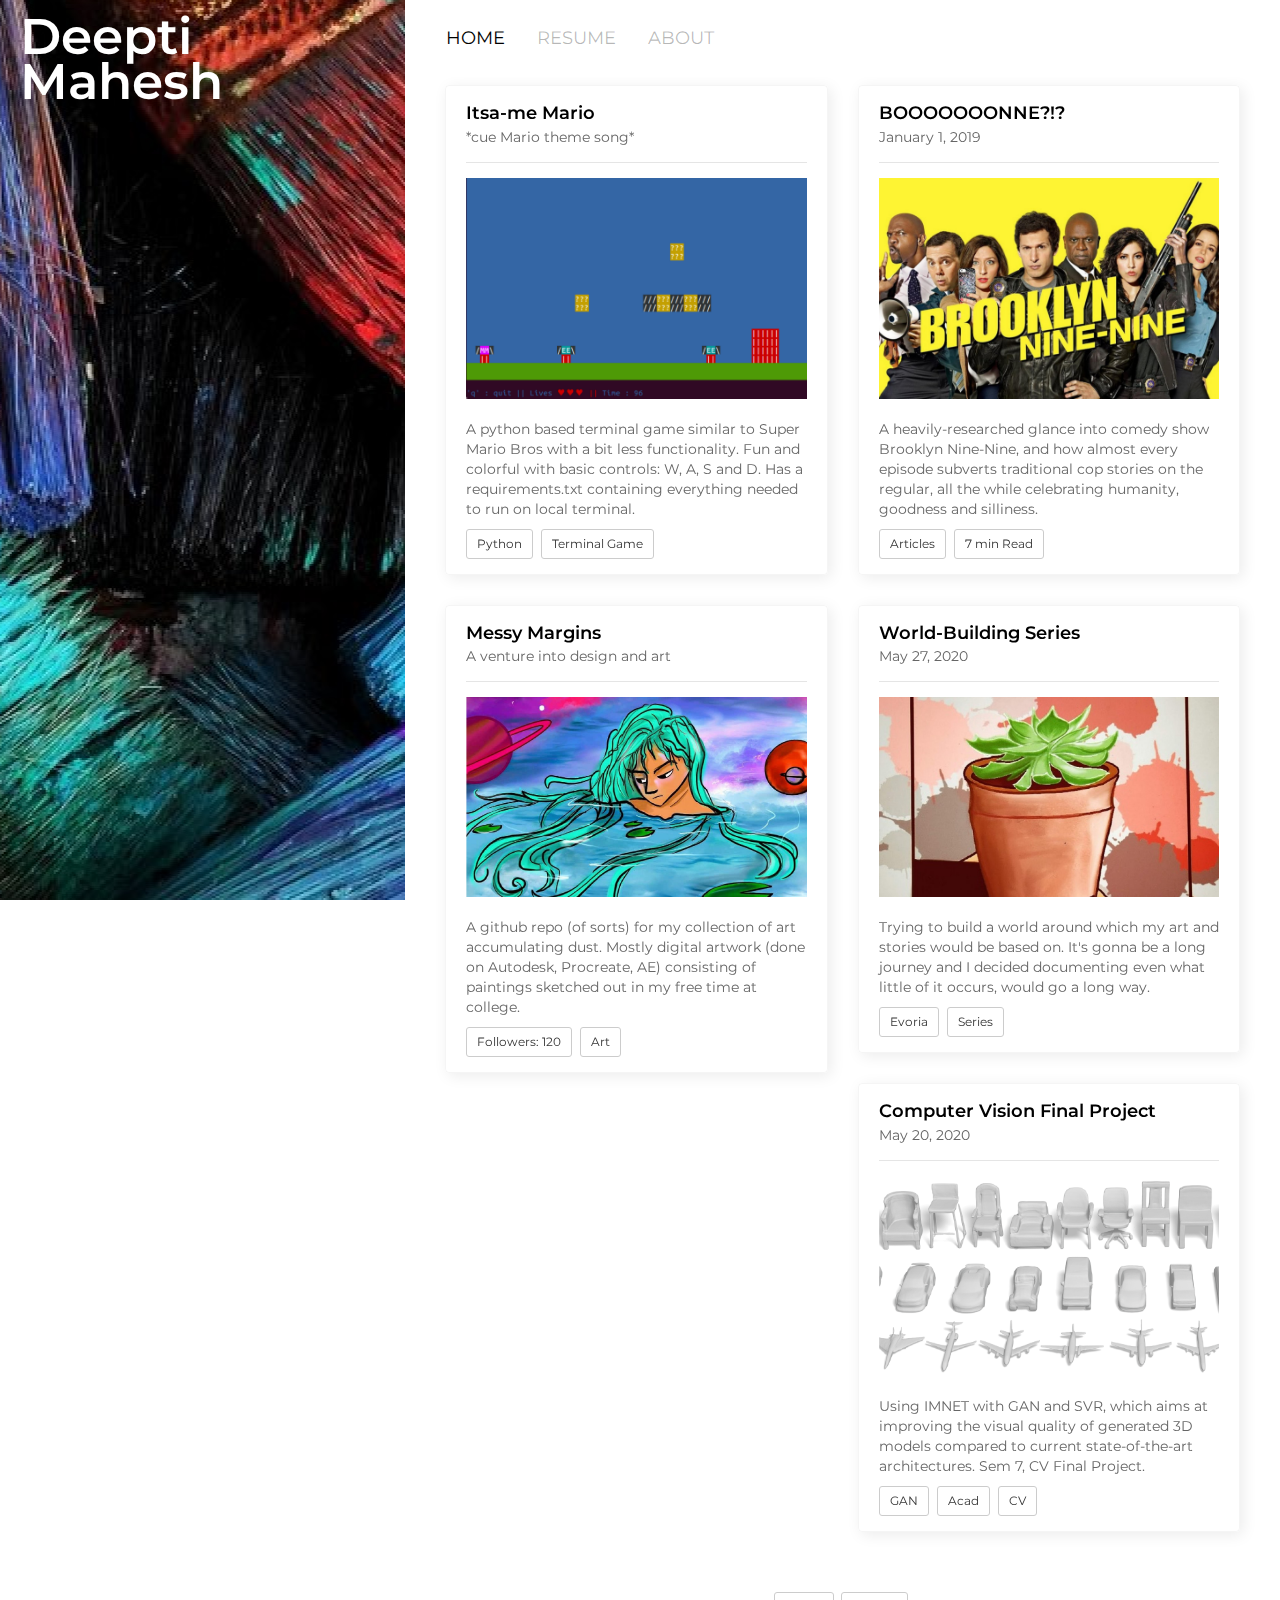
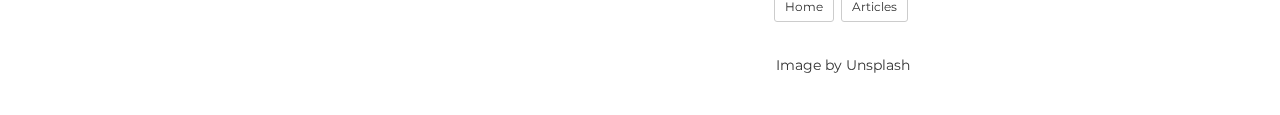
==== index.html @ 75ff2201 "artstation added" ====
<!DOCTYPE html>
<html lang="en">
  <head>
    <meta charset="utf-8">
    <meta http-equiv="X-UA-Compatible" content="IE=edge">
    <meta name="viewport" content="width=device-width, initial-scale=1, maximum-scale=1, minimum-scale=1, user-scalable=no, minimal-ui">
    <!-- The above 3 meta tags *must* come first in the head; any other head content must come *after* these tags -->
    <title>Portfolio</title>

    <!-- Bootstrap -->
    <link href="css/bootstrap.min.css" rel="stylesheet">
    <link href="css/custom.css" rel="stylesheet">
    
    <!-- fonts -->
    <link href='http://fonts.googleapis.com/css?family=Nixie+One' rel='stylesheet' type='text/css'>
    <link href="https://fonts.googleapis.com/css?family=Source+Sans+Pro:300,400,600,700,900" rel="stylesheet">
    <link href="https://fonts.googleapis.com/css?family=Montserrat:100,200,300,400,600,700,900" rel="stylesheet">
    <link href="https://cdnjs.cloudflare.com/ajax/libs/font-awesome/4.7.0/css/font-awesome.min.css" rel="stylesheet"/>
    <!-- HTML5 shim and Respond.js for IE8 support of HTML5 elements and media queries -->
    <!-- WARNING: Respond.js doesn't work if you view the page via file:// -->
    <!--[if lt IE 9]>
      <script src="https://oss.maxcdn.com/html5shiv/3.7.2/html5shiv.min.js"></script>
      <script src="https://oss.maxcdn.com/respond/1.4.2/respond.min.js"></script>
    <![endif]-->
  </head>
  <body>
  	
    <div class="loader">
       <div>
        <img src="images/icons/preloader.gif" />
       </div>
    </div>
    
    <div class="container-fluid">
		<div class="row">
        	<div class="col-sm-5 left-wrapper">
            	<div class="event-banner-wrapper" style="background: url(images/pretty.jpg);background-position: center;">
                	<div class="logo">
                        <!-- <img src="images/logo.png" width="30%"/> -->
                    </div>

                    <h4>
                    Deepti Mahesh
                    <div id="to-hide">
                        <span>
                        <a style="color: #fff;" class="margin-right" href="https://twitter.com/jinxedjeopardy" target="_blank"><i class="fa fa-twitter margin-right text-primary"></i>@jinxedjeopardy</a>
                        <a style="color: #fff;" href="https://www.github.com/deeptimahesh" target="_blank"><i class="fa fa-github margin-right text-primary"></i>deeptimahesh</a>
                        <a style="color: #fff;" href="https://www.instagram.com/kaleidoblaze/" target="_blank"><i class="fa fa-instagram margin-right text-primary"></i>@kaleidoblaze</a>
                        <a style="color: #fff;" href="https://www.linkedin.com/in/deeptimahesh/" target="_blank"><i class="fa fa-linkedin margin-right text-primary"></i>@deeptimahesh</a>
                        </span>
                    </div>
                  
                    </h4>
                    
                </div>
                <!--span>&copy; techstipple.com </span-->
            </div>
            <div class="col-sm-7 right-wrapper" >
            	<div class="event-ticket-wrapper" >
                    
                <div class="event-tab">
                
                  <!-- Nav tabs -->
                  <ul class="nav nav-tabs" role="tablist">
                    <li role="presentation" class="active"><a href="#buyTicket" aria-controls="buyTicket" role="tab" data-toggle="tab">Home</a></li>
                    <li role="presentation"><a href="static/Resume_online.pdf">Resume</a></li>
                    <li role="presentation"><a href="about.html" role="tab">About</a></li>
                    
                    <!--li role="presentation"><a href="#termCondition" aria-controls="termCondition" role="tab" data-toggle="tab">Terms & Conditions</a></li-->
                  </ul>
                
                  <!-- Tab panes -->
                  <div class="tab-content">
                    <div role="tabpanel" class="tab-pane fade in active" id="buyTicket">
                    	<div class="row">

                            <a href="https://github.com/deeptimahesh/itsame-mario">
                            <div class="col-lg-6">
                                <div class="ticketBox" >
                                    <div class="inactiveStatus"></div>
                                    <div class="row">
                                        <div class="col-xs-12">
                                            <div class="ticket-name">Itsa-me Mario
                                            <span>*cue Mario theme song*</span>
                                        </div>
                                    </div>
                                    </div>

                                    <div class="ticket-description">
                                        <img src="images/mario.jpg" width="100%" height="50%"/>
                                        <p><!--strong>Please refer Venue Plan:</strong-->
                                        <br>A python based terminal game similar to Super Mario Bros with a bit less functionality. Fun and colorful with basic controls: W, A, S and D. Has a requirements.txt containing everything needed to run on local terminal.</p>
                                    </div>
                                    <div class="row">
                                        <div class="col-xs-12">
                                            <div >
                                                <a href="#rating" class="btn-sm btn btn-default btn-disable margin-right" >Python</a>
                                                <a href="#comments" class="btn-sm btn btn-default" >Terminal Game</a>
                                            </div>
                                        </div>
                                    </div>
                                </div>
                            </div></a>
                            <!-- ##### Box end-->
                        	<!-- ##### Another Box-->
                            <a href="https://pingiiit.org/2019/03/b99/">
                            <div class="col-lg-6">
                            	<div class="ticketBox" >
                                	<div class="inactiveStatus"></div>
                                    <div class="row">
                                        <div class="col-xs-12">
                                            <div class="ticket-name">BOOOOOOONNE?!?<span>
                                            January 1, 2019</span>
                                        </div>
                                    </div>
                                    </div>

                                    <div class="ticket-description">
                                        <img src="images/b99.jpg" width="100%"/>
                                        <p><!--strong>Please refer Venue Plan:</strong-->
                                        <br>A heavily-researched glance into comedy show Brooklyn Nine-Nine, and how almost every episode subverts traditional cop stories on the regular, all the while celebrating humanity, goodness and silliness.</p>
                                    </div>
                                    <div class="row">
                                        <div class="col-xs-12">
                                            <div >
                                                <a href="#rating" class="btn-sm btn btn-default btn-disable margin-right" >Articles</a>
                                                <a href="#comments" class="btn-sm btn btn-default">7 min Read</a>
                                            </div>
                                        </div>
                                    </div>
                                </div>
                            </div></a>

                            <!-- ##### Box end-->
                            <!-- ##### Another Box-->
                            <a href="https://kaleidoblaze.artstation.com">
                            <div class="col-lg-6">
                                <div class="ticketBox" >
                                    <div class="inactiveStatus"></div>
                                    <div class="row">
                                        <div class="col-xs-12">
                                            <div class="ticket-name">Messy Margins
                                            <span>A venture into design and art</span>
                                        </div>
                                    </div>
                                    </div>

                                    <div class="ticket-description">
                                        <img src="images/pandemic.jpg" width="100%" height="50%"/>
                                        <p>
                                        <br>A github repo (of sorts) for my collection of art accumulating dust. Mostly digital artwork (done on Autodesk, Procreate, AE) consisting of paintings sketched out in my free time at college. </p>
                                    </div>
                                    <div class="row">
                                        <div class="col-xs-12">
                                            <div >
                                                <a href="#rating" class="btn-sm btn btn-default btn-disable margin-right" >Followers: 120</a>
                                                <a href="#comments" class="btn-sm btn btn-default" >Art</a>
                                            </div>
                                        </div>
                                    </div>
                                </div>
                            </div></a>

                            <a href="webserver.html">
                            <div class="col-lg-6">
                            	<div class="ticketBox" >
                                	<div class="inactiveStatus"></div>
                                    <div class="row">
                                        <div class="col-xs-12">
                                            <div class="ticket-name">World-Building Series<span>
                                            May 27, 2020</span>
                                        </div>
                                    </div>
                                    </div>

                                    <div class="ticket-description">
                                        <img src="images/simon.jpg" width="100%"/>
                                        <p>
                                        <br> Trying to build a world around which my art and stories would be based on. It's gonna be a long journey and I decided documenting even what little of it occurs, would go a long way.
                                        </p>
                                    </div>
                                    <div class="row">
                                        <div class="col-xs-12">
                                            <div >
                                                <a href="#rating" class="btn-sm btn btn-default btn-disable margin-right" >Evoria</a>
                                                <a href="#comments" class="btn-sm btn btn-default" >Series</a>
                                            </div>
                                        </div>
                                    </div>
                                </div>
                            </div></a>

                            <a href="static/Generating Models with Implicit Decoder.pdf">
                            <div class="col-lg-6">
                                <div class="ticketBox" >
                                    <div class="inactiveStatus"></div>
                                    <div class="row">
                                        <div class="col-xs-12">
                                            <div class="ticket-name">Computer Vision Final Project<span>
                                            May 20, 2020</span>
                                        </div>
                                    </div>
                                    </div>

                                    <div class="ticket-description">
                                        <img src="images/model.png" width="100%"/>
                                        <p>
                                        <br> Using IMNET with GAN and SVR, which aims at improving the visual quality of generated 3D models compared to current state-of-the-art architectures. Sem 7, CV Final Project.
                                        </p>
                                    </div>
                                    <div class="row">
                                        <div class="col-xs-12">
                                            <div >
                                                <a href="#rating" class="btn-sm btn btn-default btn-disable margin-right">GAN</a>
                                                <a href="#rating" class="btn-sm btn btn-default btn-disable margin-right">Acad</a>
                                                <a href="#comments" class="btn-sm btn btn-default">CV</a>
                                            </div>
                                        </div>
                                    </div>
                                </div>
                            </div></a>
                            
                        </div>
                    </div>
                    
                  </div>
                
                </div>
                
                <div class="row">
                    <div class="col-xs-12 text-center">
                        <p> 
                        	 
                             <a class="btn-sm btn btn-default btn-disable margin-right margin-bottom" >Home</a>
                             <a class="btn-sm btn btn-default btn-disable margin-right margin-bottom" >Articles</a>
                             <!-- <a class="btn-sm btn btn-default btn-disable margin-right margin-bottom" >Serverless</a>
                             <a class="btn-sm btn btn-default btn-disable margin-right margin-bottom" >Programming</a> -->
                        </p>
                        <br/>
                        <span>Image by Unsplash</span>
                    </div>
                </div>
                       
                </div>
            </div>
        </div>
    </div>
    
    <!-- jQuery (necessary for Bootstrap's JavaScript plugins) -->
    <script src="https://ajax.googleapis.com/ajax/libs/jquery/1.11.3/jquery.min.js"></script>
    <!-- Include all compiled plugins (below), or include individual files as needed -->
    <script src="js/bootstrap.min.js"></script>
    <script src="js/allscript.js"></script>
  </body>
</html>
---- css/custom.css ----
@charset "utf-8";
/* CSS Document */
html, body {
	font-family: 'Montserrat', 'Source Sans Pro', sans-serif;
    font-size: 14px;
    font-weight: 400;
}

/* common style's */
a {
  color: #000000;
  -webkit-transition: all 0.5s;
  -moz-transition: all 0.5s;
  transition: all 0.5s;
}
a:hover, a:focus, a:active {
  text-decoration: none;
  outline: none;
  -webkit-transition: all 0.5s;
  -moz-transition: all 0.5s;
  transition: all 0.5s;
}

h1, h2, h3, h5, h6 {
	line-height: 24px; 
}

h4{
	line-height: 20px; 
}

/* button style */
/* .btn, .btn.disabled {
    background: #f44336;
    color: #ffffff;
    border: 0;
    border-radius: 20px;
    font-size: 16px;
    padding: 10px 30px;
    box-shadow: 3px 3px 15px rgba(0, 0, 0, 0.2);
	text-transform: uppercase;
}

.btn:hover {
    background: #e53935;
	color: #ffffff;
    box-shadow: 6px 6px 15px rgba(0, 0, 0, 0.2);
}

.btn.disabled, .btn[disabled], fieldset[disabled] .btn {
    opacity: .5;
} */

/* form style */
label {
    font-weight: 400;
}

/* loader */
.loader{
    position: fixed;
    color: white;
    background: #ffffff;
    width: 100%;
    height: 100%;
    z-index: 9999;
}

.loader > div {
    text-align: center;
    margin: 0px auto;
    position: relative;
    top: 50%;
    transform: translateY(-50%);
}

.left-wrapper, .right-wrapper{
    padding-right: 0px;
    padding-left: 0px;
}

/* event banner css */
.event-banner-wrapper-coming {
/* The image used */
  background-image: url("../images/light.jpg");

  /* Full height */
  height: 100%;

  /* Center and scale the image nicely */
  background-position: center;
  background-repeat: no-repeat;
  background-size: cover;
}
.event-banner-wrapper {
	position: fixed;
    width: 31.66666667%;
    height: 100%;
    padding: 20px;
    padding-top: 15px;
	background-position: center;
	-webkit-background-size: cover;
	-moz-background-size: cover;
	-o-background-size: cover;
	background-size: cover;
}

.logo h1 {
    font-family: 'Montserrat', 'Source Sans Pro', sans-serif;
    position: absolute;
    color: #ffffff;
    font-size: 28px;
    font-weight: 300;
    margin: 0;
    top: 20px;
    left: 20px;
}

.event-banner-wrapper h2 {
    position: absolute;
	font-family: 'Montserrat', 'Source Sans Pro', sans-serif;
	font-size: 4vw;
    font-weight: 900;
	line-height: 4.5vw;
	color: #fff;
    margin: 0;
    bottom: 30px;
}

.event-banner-wrapper h2 span {
    display: block;
    text-transform: uppercase;
    font-size: 1.5vw;
}

.event-banner-wrapper h4 {
	font-family: 'Montserrat', 'Source Sans Pro', sans-serif;
	font-size: 50px;
    font-weight: 600;
	line-height: 3.5vw;
    color: #fff;
    margin: 0;
    top: 35px;
    left: 20px;
}

.event-banner-wrapper h4 span {
    display: block;
    color: rgba(0, 0, 0, 0.776);
    font-size: 15px;
}

.event-banner-wrapper p {
    position: absolute;
    font-family: 'Montserrat', 'Source Sans Pro', sans-serif;
    font-size: 16px;
    font-weight: 900;
    color: #fff;
    margin: 0;
    
    bottom: 15px;
}

.event-banner-wrapper p a {
	color: #fff;
}

.event-banner-wrapper p a:hover {
	border-bottom: 1px solid #fff;
}

/* event ticket css */
.event-ticket-wrapper{	
    padding: 40px;
}

.event-tab .nav-tabs {
	position: fixed;
	top: 0px;
	left: 31.66666667%;
	background: #fff;
	width: 68.33333333%;
	border-bottom: 0;
    padding: 20px 40px;
	margin-bottom: 30px;
    z-index: 99;
}

.event-tab .nav-tabs > li > a {
    font-size: 18px;
	color: rgba(0, 0, 0, 0.28);
    margin-right: 30px;
    padding: 5px 0px;
    text-transform: uppercase;
    transition: all 0.5s;
    -webkit-transition: all 0.5s;
}

.event-tab .nav-tabs > li.active > a,
.event-tab .nav-tabs > li.active > a:hover, 
.event-tab .nav-tabs > li.active > a:focus,
.event-tab .nav-tabs > li > a:hover, 
.event-tab .nav-tabs > li > a:focus {
	background: transparent;
    color: #000000;
    border: 1px solid transparent;
	transition: all 0.5s;
	-webkit-transition: all 0.5s;
}

.event-tab .tab-content {
    margin-top: 45px;
    width: 100%;

}

.event-tab .tab-content .tab-pane {
    margin-bottom: 30px;
}

.ticketBox {
    position: relative;
    border: 1px solid rgba(0, 0, 0, 0.04);
    padding: 15px 20px;
    font-size: 18px;
    font-weight: 600;
    margin-bottom: 30px;
    border-radius: 4px;
    box-shadow: 3px 3px 15px rgba(0, 0, 0, 0.08);
    transition: all 0.5s;
    -webkit-transition: all 0.5s;
}

.ticketBox:hover {
	transition: all 0.5s;
	-webkit-transition: all 0.5s;
}

.inActiveTicket .inactiveStatus {
    background: rgba(248, 248, 248, 0.68);
    position: absolute;
    width: 100%;
    height: 100%;
    left: 0;
    top: 0;
    z-index: 11;
	transition: all 0.5s;
    -webkit-transition: all 0.5s;
}

.ticketBox .ticket-name span {
    color: #666;
    display: block;
    font-size: 14px;
    font-weight: 400;
}

.ticketBox .ticket-price-count-box .price {
	margin: 0;
    color: #000000;
    font-weight: 600;
    float: right;
    width: 100%;
    text-align: right;
}
 
/* .ticketBox .ticket-price-count-box .ticket-control {
	float: right;
    width: 30px;
} */

.ticketBox .ticket-price-count-box .ticket-control .form-control {
	width: 50px;
    font-weight: 600;
    text-align: center;
    border: 0;
    box-shadow: none;
    display: inline-block;
    pointer-events: none;
    font-size: 20px;
    margin: 0px 4px;
    background: transparent;
}

.ticketBox .ticket-price-count-box .ticket-control .input-group .input-group-btn button {
    display: inline-block;
    border: 0px solid rgba(0, 0, 0, 0.12);
    padding: 10px;
    width: 32px;
    text-align: center;
    border-radius: 50%;
    font-weight: 600;
    color: #000000;
    font-size: 9px;
    background: rgba(0, 0, 0, 0.09);
	box-shadow: none;
	transition: all 0.5s;
	-webkit-transition: all 0.5s;
}

.ticketBox .ticket-price-count-box .ticket-control .input-group .input-group-btn button:hover,
.ticketBox .ticket-price-count-box .ticket-control .input-group .input-group-btn button:focus {
	outline: none;
	background: rgba(0, 0, 0, 0.15);
	transition: all 0.5s;
	-webkit-transition: all 0.5s;
}

.ticketBox .ticket-description {
	border-top: 1px solid rgba(0, 0, 0, 0.1);
    margin-top: 15px;
    padding-top: 15px;
}

.ticketBox .ticket-description p {
	font-size: 14px;
    font-weight: 400;
    color: #666;
}

.ticketBox .ticket-description p strong {
    font-weight: 600;
    color: #000;
    font-size: 16px;
}

/* map iframe */
iframe {
	width: 100%;
	border: 0;
}

/* cart style */
.cart {
    padding: 20px 40px;
    background: #fff;
    margin-bottom: 0;
    position: fixed;
    left: 31.66666667%;
    bottom: 0;
    width: 68.33333333%;
    z-index: 99;
}

.cart p {
	color: #000;
    margin-bottom: 0;
    font-size: 18px;
    font-weight: 400;
    margin-top: 8px;
}

.cart p .divider {
    border-right: 2px solid #ccc;
    padding-left: 15px;
    margin-right: 15px;
}

/* cart ticket details */
.cart-information {
	margin-bottom: 30px;
    color: #000;
}

.cart-information .ticket-type {
	font-size: 18px;
    margin-bottom: 15px;
    font-weight: 600;
}

.cart-information .ticket-type span {
    font-size: 14px;
    line-height: 18px;
    display: block;
    font-weight: 400;
    color: #666;
}

.cart-information ul {
	margin: 0;
	padding: 0;
}

.cart-information ul li {
    list-style-type: none;
    font-size: 18px;
    margin-bottom: 4px;
}

.cart-information ul li span {
    float: right;
}

.cart-information ul li span.totalAmount {
    font-weight: 600;
}

.cart-information hr {
    margin-top: 5px;
    margin-bottom: 5px;
    border: 0;
    border-top: 1px solid rgba(0, 0, 0, 0.15);
}

/* contact form style */
.contactForm h3 {
	font-size: 18px;
    margin-top: 0;
    margin-bottom: 15px;
    font-weight: 600;
}

.contactForm .btn {
	width: 100%;
}

/* side modal style */
.modal-content {
    border-radius: 0;
}

.modal-body {
    padding: 0;
}

.modal-header {
    padding: 20px 30px;
    border-bottom: 1px solid #e5e5e5;
}

.modal-title {
    text-transform: uppercase;
}

.modal .close {
    opacity: 0.4;
    transition: all 0.3s;
    -webkit-transition: all 0.3s;
}

.modal .close:hover {
    opacity: 0.4;
    -ms-transform: rotate(180deg);
    -webkit-transform: rotate(180deg);
    transform: rotate(180deg);
    transition: all 0.3s;
    -webkit-transition: all 0.3s;
}

.modal.right .modal-dialog {
    position: fixed;
    margin: auto;
    width: 350px;
    height: 100%;
    -webkit-transform: translate3d(0%, 0, 0);
        -ms-transform: translate3d(0%, 0, 0);
            -o-transform: translate3d(0%, 0, 0);
            transform: translate3d(0%, 0, 0);
}

.modal.right .modal-content {
    height: 100%;
    overflow-y: auto;
    border: 0;
}

.modal.right .modal-body {
    padding: 30px;
}

.modal.right.fade .modal-dialog {
    right: -320px;
    -webkit-transition: opacity 0.3s linear, right 0.3s ease-out;
        -moz-transition: opacity 0.3s linear, right 0.3s ease-out;
            -o-transition: opacity 0.3s linear, right 0.3s ease-out;
            transition: opacity 0.3s linear, right 0.3s ease-out;
}

.modal.right.fade.in .modal-dialog {
    right: 0;
}

.margin-left{
     margin-left: 3px;
}
    
.margin-right{
     margin-right: 3px;
}
.margin-top{
     margin-top: 3px;
}
.margin-bottom{
     margin-bottom: 3px;
}
.margin-left{
     margin-left: 3px;
}

.margin-top-5{
     margin-top: 5px;
}
.margin-bottom-5{
     margin-bottom: 5px;
}

.margin-top-10{
     margin-top: 10px;
}
.margin-bottom-10{
     margin-bottom: 10px;
}

.nopadding{
     padding-left: 0;
}

.padding-right-10{
     padding-right: 10px;
}

/* media query for tab */
@media (max-width: 767px) {
    .event-banner-wrapper {
        position: relative;
        width: 100%;
        height: 300px;
        padding: 15px;
    }

    .event-banner-wrapper h2 {
        font-size: 38px;
        line-height: 38px;
    }

    .event-banner-wrapper h2 span {
        font-size: 16px;
    }

    .event-ticket-wrapper {
        padding: 20px;
    }

    .event-tab .nav-tabs {
        margin-bottom: 10px;
        position: relative;
        top: 0;
        left: 0;
        padding: 0;
        width: 100%;
    }

    .event-tab .tab-content {
        margin-top: 20px;
    }


    .cart {
        padding: 15px;
        background: #fff;
        margin-bottom: 0;
        position: fixed;
        left: 0;
        bottom: 0;
        width: 100%;
        z-index: 99;
    }
}


.stippleBox {
    position: relative;
    padding: 15px 20px;
    font-size: 30px;
    font-weight: 600;
    margin-bottom: 30px;
    border-radius: 4px;
    
    transition: all 0.5s;
    -webkit-transition: all 0.5s;
}


.stippleBox .stipple-heading span {
    color: #666;
    display: block;
    font-size: 16px;
    font-weight: 400;
}

.stippleBox .stipple-sub-heading span {
    color: #666;
    display: block;
    font-size: 14px;
    font-weight: 400;
}

.stippleBox .stipple-description {
	border-top: 1px solid rgba(0, 0, 0, 0.1);
    margin-top: 10px;

}

.stippleBox .stipple-description p {
	font-size: 22px;
    font-weight: 400;
    color: #666;
}

.stippleBox .stipple-description p strong {
    font-weight: 600;
    color: #000;
    font-size: 16px;
}

@media only screen and (max-width: 1950px) {
    #to-hide {
        display: none;
    }
}
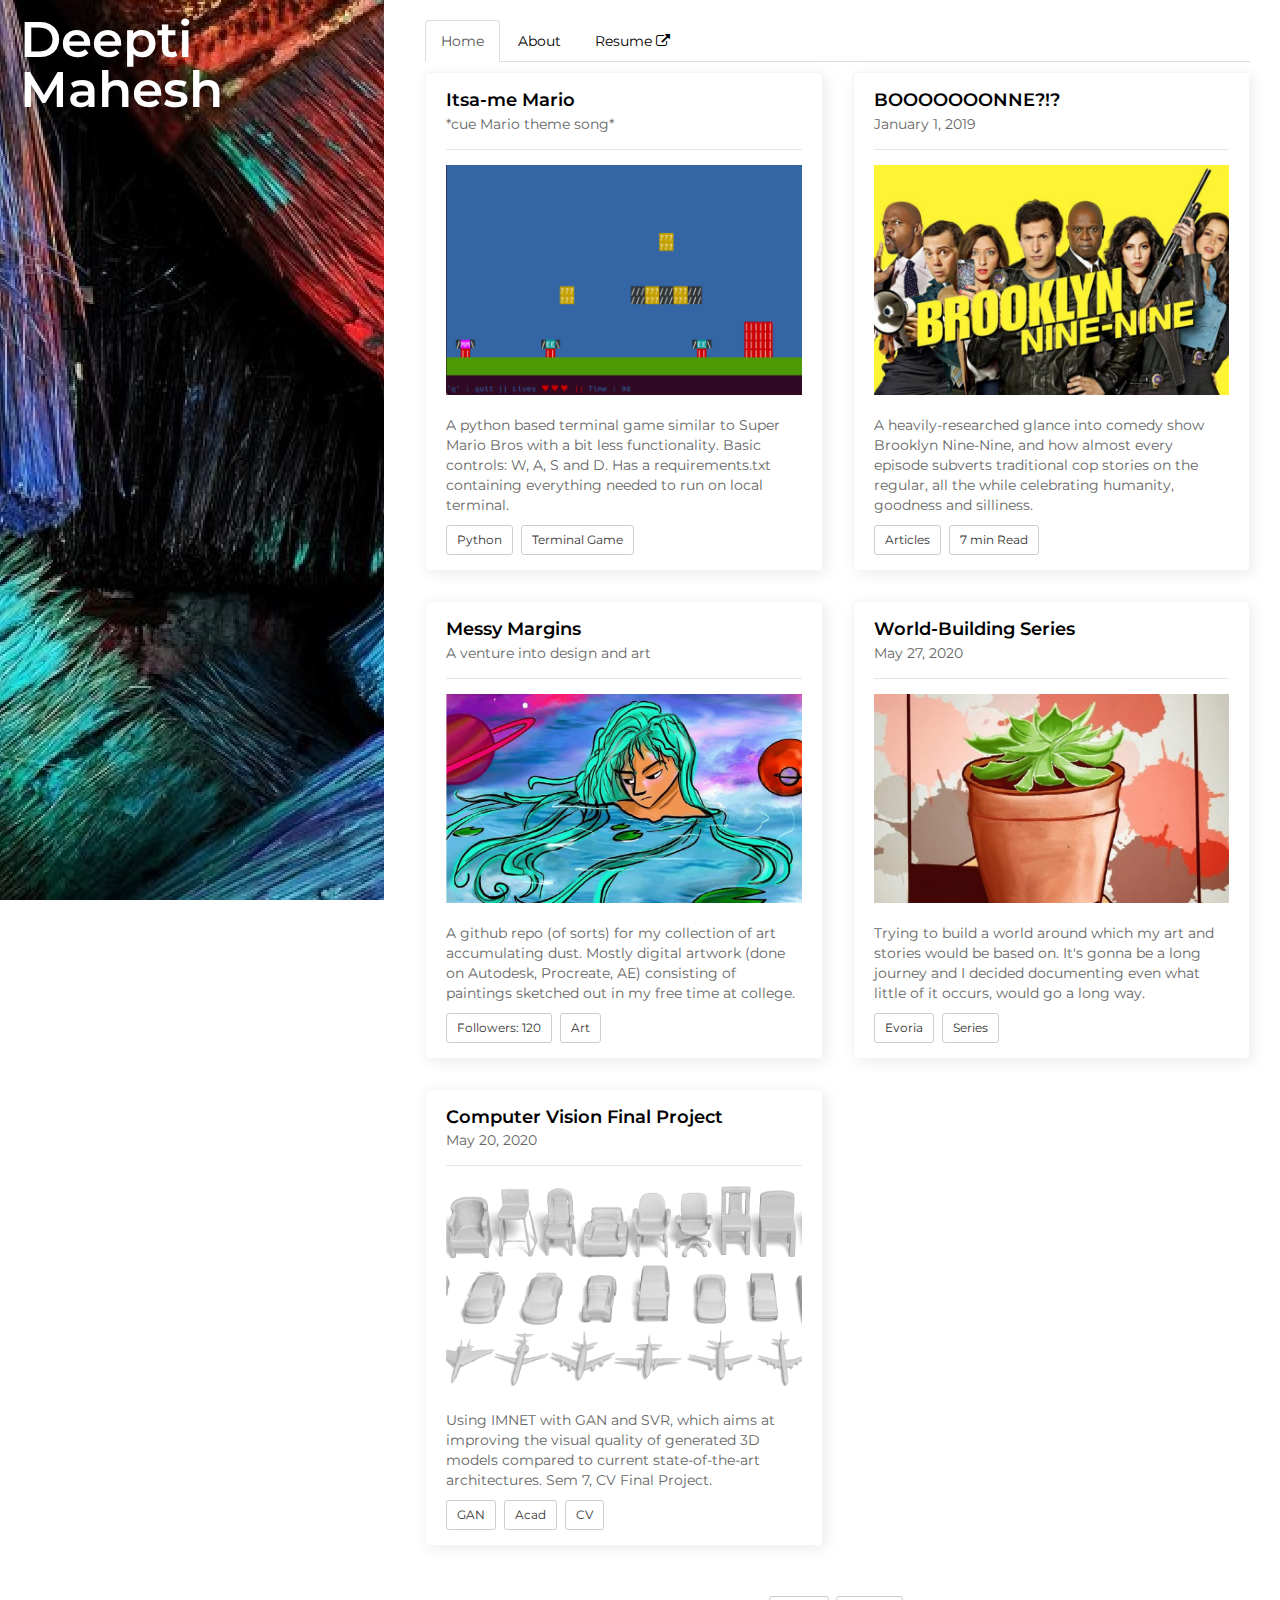
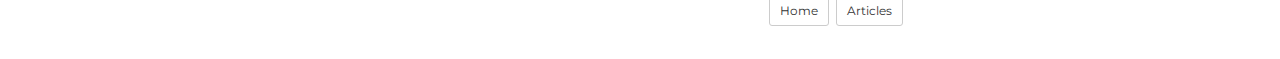
==== commit 6439b132: "Revised resume + window edits" ====
--- a/index.html
+++ b/index.html
@@ -58,192 +58,188 @@
             <div class="col-sm-7 right-wrapper" >
             	<div class="event-ticket-wrapper" >
                     
-                <div class="event-tab">
+                <!-- <div class="event-tab"> -->
                 
                   <!-- Nav tabs -->
-                  <ul class="nav nav-tabs" role="tablist">
-                    <li role="presentation" class="active"><a href="#buyTicket" aria-controls="buyTicket" role="tab" data-toggle="tab">Home</a></li>
-                    <li role="presentation"><a href="static/Resume_online.pdf">Resume</a></li>
-                    <li role="presentation"><a href="about.html" role="tab">About</a></li>
-                    
-                    <!--li role="presentation"><a href="#termCondition" aria-controls="termCondition" role="tab" data-toggle="tab">Terms & Conditions</a></li-->
-                  </ul>
-                
-                  <!-- Tab panes -->
-                  <div class="tab-content">
-                    <div role="tabpanel" class="tab-pane fade in active" id="buyTicket">
-                    	<div class="row">
-
-                            <a href="https://github.com/deeptimahesh/itsame-mario">
-                            <div class="col-lg-6">
-                                <div class="ticketBox" >
-                                    <div class="inactiveStatus"></div>
-                                    <div class="row">
-                                        <div class="col-xs-12">
-                                            <div class="ticket-name">Itsa-me Mario
-                                            <span>*cue Mario theme song*</span>
-                                        </div>
-                                    </div>
-                                    </div>
-
-                                    <div class="ticket-description">
-                                        <img src="images/mario.jpg" width="100%" height="50%"/>
-                                        <p><!--strong>Please refer Venue Plan:</strong-->
-                                        <br>A python based terminal game similar to Super Mario Bros with a bit less functionality. Fun and colorful with basic controls: W, A, S and D. Has a requirements.txt containing everything needed to run on local terminal.</p>
-                                    </div>
-                                    <div class="row">
-                                        <div class="col-xs-12">
-                                            <div >
-                                                <a href="#rating" class="btn-sm btn btn-default btn-disable margin-right" >Python</a>
-                                                <a href="#comments" class="btn-sm btn btn-default" >Terminal Game</a>
-                                            </div>
-                                        </div>
-                                    </div>
-                                </div>
-                            </div></a>
-                            <!-- ##### Box end-->
-                        	<!-- ##### Another Box-->
-                            <a href="https://pingiiit.org/2019/03/b99/">
-                            <div class="col-lg-6">
-                            	<div class="ticketBox" >
-                                	<div class="inactiveStatus"></div>
-                                    <div class="row">
-                                        <div class="col-xs-12">
-                                            <div class="ticket-name">BOOOOOOONNE?!?<span>
-                                            January 1, 2019</span>
-                                        </div>
-                                    </div>
-                                    </div>
-
-                                    <div class="ticket-description">
-                                        <img src="images/b99.jpg" width="100%"/>
-                                        <p><!--strong>Please refer Venue Plan:</strong-->
-                                        <br>A heavily-researched glance into comedy show Brooklyn Nine-Nine, and how almost every episode subverts traditional cop stories on the regular, all the while celebrating humanity, goodness and silliness.</p>
-                                    </div>
-                                    <div class="row">
-                                        <div class="col-xs-12">
-                                            <div >
-                                                <a href="#rating" class="btn-sm btn btn-default btn-disable margin-right" >Articles</a>
-                                                <a href="#comments" class="btn-sm btn btn-default">7 min Read</a>
-                                            </div>
-                                        </div>
-                                    </div>
-                                </div>
-                            </div></a>
-
-                            <!-- ##### Box end-->
-                            <!-- ##### Another Box-->
-                            <a href="https://kaleidoblaze.artstation.com">
-                            <div class="col-lg-6">
-                                <div class="ticketBox" >
-                                    <div class="inactiveStatus"></div>
-                                    <div class="row">
-                                        <div class="col-xs-12">
-                                            <div class="ticket-name">Messy Margins
-                                            <span>A venture into design and art</span>
-                                        </div>
-                                    </div>
-                                    </div>
-
-                                    <div class="ticket-description">
-                                        <img src="images/pandemic.jpg" width="100%" height="50%"/>
-                                        <p>
-                                        <br>A github repo (of sorts) for my collection of art accumulating dust. Mostly digital artwork (done on Autodesk, Procreate, AE) consisting of paintings sketched out in my free time at college. </p>
-                                    </div>
-                                    <div class="row">
-                                        <div class="col-xs-12">
-                                            <div >
-                                                <a href="#rating" class="btn-sm btn btn-default btn-disable margin-right" >Followers: 120</a>
-                                                <a href="#comments" class="btn-sm btn btn-default" >Art</a>
-                                            </div>
-                                        </div>
-                                    </div>
-                                </div>
-                            </div></a>
-
-                            <a href="webserver.html">
-                            <div class="col-lg-6">
-                            	<div class="ticketBox" >
-                                	<div class="inactiveStatus"></div>
-                                    <div class="row">
-                                        <div class="col-xs-12">
-                                            <div class="ticket-name">World-Building Series<span>
-                                            May 27, 2020</span>
-                                        </div>
-                                    </div>
-                                    </div>
-
-                                    <div class="ticket-description">
-                                        <img src="images/simon.jpg" width="100%"/>
-                                        <p>
-                                        <br> Trying to build a world around which my art and stories would be based on. It's gonna be a long journey and I decided documenting even what little of it occurs, would go a long way.
-                                        </p>
-                                    </div>
-                                    <div class="row">
-                                        <div class="col-xs-12">
-                                            <div >
-                                                <a href="#rating" class="btn-sm btn btn-default btn-disable margin-right" >Evoria</a>
-                                                <a href="#comments" class="btn-sm btn btn-default" >Series</a>
-                                            </div>
-                                        </div>
-                                    </div>
-                                </div>
-                            </div></a>
-
-                            <a href="static/Generating Models with Implicit Decoder.pdf">
-                            <div class="col-lg-6">
-                                <div class="ticketBox" >
-                                    <div class="inactiveStatus"></div>
-                                    <div class="row">
-                                        <div class="col-xs-12">
-                                            <div class="ticket-name">Computer Vision Final Project<span>
-                                            May 20, 2020</span>
-                                        </div>
-                                    </div>
-                                    </div>
-
-                                    <div class="ticket-description">
-                                        <img src="images/model.png" width="100%"/>
-                                        <p>
-                                        <br> Using IMNET with GAN and SVR, which aims at improving the visual quality of generated 3D models compared to current state-of-the-art architectures. Sem 7, CV Final Project.
-                                        </p>
-                                    </div>
-                                    <div class="row">
-                                        <div class="col-xs-12">
-                                            <div >
-                                                <a href="#rating" class="btn-sm btn btn-default btn-disable margin-right">GAN</a>
-                                                <a href="#rating" class="btn-sm btn btn-default btn-disable margin-right">Acad</a>
-                                                <a href="#comments" class="btn-sm btn btn-default">CV</a>
-                                            </div>
-                                        </div>
-                                    </div>
-                                </div>
-                            </div></a>
-                            
+                    <ul class="nav nav-tabs" role="tablist">
+                        <li role="presentation" class="active"><a href="#buyTicket" aria-controls="buyTicket" role="tab" data-toggle="tab">Home</a></li>
+                        <li role="presentation"><a href="about.html" role="tab">About</a></li>
+                        <li role="presentation"><a href="static/deeptimahesh-resume.pdf" target="_blank">Resume <i class="fa fa-external-link" aria-hidden="true"></i></a></li>
+
+                        <!--li role="presentation"><a href="#termCondition" aria-controls="termCondition" role="tab" data-toggle="tab">Terms & Conditions</a></li-->
+                    </ul>
+                    
+                    <!-- Tab panes -->
+                    <div class="tab-content" style="padding-top: 10px !important;">
+                        <div role="tabpanel" class="tab-pane fade in active" id="buyTicket">
+                            <div class="row">
+
+                                <a href="https://github.com/deeptimahesh/itsame-mario">
+                                <div class="col-lg-6">
+                                    <div class="ticketBox" >
+                                        <div class="inactiveStatus"></div>
+                                        <div class="row">
+                                            <div class="col-xs-12">
+                                                <div class="ticket-name">Itsa-me Mario
+                                                <span>*cue Mario theme song*</span>
+                                            </div>
+                                        </div>
+                                        </div>
+
+                                        <div class="ticket-description">
+                                            <img src="images/mario.jpg" width="100%" height="50%"/>
+                                            <p><!--strong>Please refer Venue Plan:</strong-->
+                                            <br>A python based terminal game similar to Super Mario Bros with a bit less functionality. Basic controls: W, A, S and D. Has a requirements.txt containing everything needed to run on local terminal.</p>
+                                        </div>
+                                        <div class="row">
+                                            <div class="col-xs-12">
+                                                <div >
+                                                    <a href="#rating" class="btn-sm btn btn-default btn-disable margin-right" >Python</a>
+                                                    <a href="#comments" class="btn-sm btn btn-default" >Terminal Game</a>
+                                                </div>
+                                            </div>
+                                        </div>
+                                    </div>
+                                </div></a>
+                                <!-- ##### Box end-->
+                                <!-- ##### Another Box-->
+                                <a href="https://pingiiit.org/2019/03/b99/">
+                                <div class="col-lg-6">
+                                    <div class="ticketBox" >
+                                        <div class="inactiveStatus"></div>
+                                        <div class="row">
+                                            <div class="col-xs-12">
+                                                <div class="ticket-name">BOOOOOOONNE?!?<span>
+                                                January 1, 2019</span>
+                                            </div>
+                                        </div>
+                                        </div>
+
+                                        <div class="ticket-description">
+                                            <img src="images/b99.jpg" width="100%"/>
+                                            <p><!--strong>Please refer Venue Plan:</strong-->
+                                            <br>A heavily-researched glance into comedy show Brooklyn Nine-Nine, and how almost every episode subverts traditional cop stories on the regular, all the while celebrating humanity, goodness and silliness.</p>
+                                        </div>
+                                        <div class="row">
+                                            <div class="col-xs-12">
+                                                <div >
+                                                    <a href="#rating" class="btn-sm btn btn-default btn-disable margin-right" >Articles</a>
+                                                    <a href="#comments" class="btn-sm btn btn-default">7 min Read</a>
+                                                </div>
+                                            </div>
+                                        </div>
+                                    </div>
+                                </div></a>
+
+                                <!-- ##### Box end-->
+                                <!-- ##### Another Box-->
+                                <a href="https://kaleidoblaze.artstation.com">
+                                <div class="col-lg-6">
+                                    <div class="ticketBox" >
+                                        <div class="inactiveStatus"></div>
+                                        <div class="row">
+                                            <div class="col-xs-12">
+                                                <div class="ticket-name">Messy Margins
+                                                <span>A venture into design and art</span>
+                                            </div>
+                                        </div>
+                                        </div>
+
+                                        <div class="ticket-description">
+                                            <img src="images/pandemic.jpg" width="100%" height="50%"/>
+                                            <p>
+                                            <br>A github repo (of sorts) for my collection of art accumulating dust. Mostly digital artwork (done on Autodesk, Procreate, AE) consisting of paintings sketched out in my free time at college. </p>
+                                        </div>
+                                        <div class="row">
+                                            <div class="col-xs-12">
+                                                <div >
+                                                    <a href="#rating" class="btn-sm btn btn-default btn-disable margin-right" >Followers: 120</a>
+                                                    <a href="#comments" class="btn-sm btn btn-default" >Art</a>
+                                                </div>
+                                            </div>
+                                        </div>
+                                    </div>
+                                </div></a>
+
+                                <a href="webserver.html">
+                                <div class="col-lg-6">
+                                    <div class="ticketBox" >
+                                        <div class="inactiveStatus"></div>
+                                        <div class="row">
+                                            <div class="col-xs-12">
+                                                <div class="ticket-name">World-Building Series<span>
+                                                May 27, 2020</span>
+                                            </div>
+                                        </div>
+                                        </div>
+
+                                        <div class="ticket-description">
+                                            <img src="images/simon.jpg" width="100%"/>
+                                            <p>
+                                            <br> Trying to build a world around which my art and stories would be based on. It's gonna be a long journey and I decided documenting even what little of it occurs, would go a long way.
+                                            </p>
+                                        </div>
+                                        <div class="row">
+                                            <div class="col-xs-12">
+                                                <div >
+                                                    <a href="#rating" class="btn-sm btn btn-default btn-disable margin-right" >Evoria</a>
+                                                    <a href="#comments" class="btn-sm btn btn-default" >Series</a>
+                                                </div>
+                                            </div>
+                                        </div>
+                                    </div>
+                                </div></a>
+
+                                <a href="static/Generating Models with Implicit Decoder.pdf">
+                                <div class="col-lg-6">
+                                    <div class="ticketBox" >
+                                        <div class="inactiveStatus"></div>
+                                        <div class="row">
+                                            <div class="col-xs-12">
+                                                <div class="ticket-name">Computer Vision Final Project<span>
+                                                May 20, 2020</span>
+                                            </div>
+                                        </div>
+                                        </div>
+
+                                        <div class="ticket-description">
+                                            <img src="images/model.png" width="100%"/>
+                                            <p>
+                                            <br> Using IMNET with GAN and SVR, which aims at improving the visual quality of generated 3D models compared to current state-of-the-art architectures. Sem 7, CV Final Project.
+                                            </p>
+                                        </div>
+                                        <div class="row">
+                                            <div class="col-xs-12">
+                                                <div >
+                                                    <a href="#rating" class="btn-sm btn btn-default btn-disable margin-right">GAN</a>
+                                                    <a href="#rating" class="btn-sm btn btn-default btn-disable margin-right">Acad</a>
+                                                    <a href="#comments" class="btn-sm btn btn-default">CV</a>
+                                                </div>
+                                            </div>
+                                        </div>
+                                    </div>
+                                </div></a>
+                            </div>     
                         </div>
                     </div>
                     
-                  </div>
-                
                 </div>
-                
+
                 <div class="row">
                     <div class="col-xs-12 text-center">
                         <p> 
-                        	 
-                             <a class="btn-sm btn btn-default btn-disable margin-right margin-bottom" >Home</a>
-                             <a class="btn-sm btn btn-default btn-disable margin-right margin-bottom" >Articles</a>
-                             <!-- <a class="btn-sm btn btn-default btn-disable margin-right margin-bottom" >Serverless</a>
-                             <a class="btn-sm btn btn-default btn-disable margin-right margin-bottom" >Programming</a> -->
+                            <a class="btn-sm btn btn-default btn-disable margin-right margin-bottom" >Home</a>
+                            <a class="btn-sm btn btn-default btn-disable margin-right margin-bottom" >Articles</a>
+                            <!-- <a class="btn-sm btn btn-default btn-disable margin-right margin-bottom" >Serverless</a>
+                            <a class="btn-sm btn btn-default btn-disable margin-right margin-bottom" >Programming</a> -->
                         </p>
                         <br/>
-                        <span>Image by Unsplash</span>
                     </div>
                 </div>
+                
+            </div>
+        </div> 
                        
-                </div>
-            </div>
-        </div>
     </div>
     
     <!-- jQuery (necessary for Bootstrap's JavaScript plugins) -->
--- a/css/custom.css
+++ b/css/custom.css
@@ -75,7 +75,7 @@
 }
 
 .left-wrapper, .right-wrapper{
-    padding-right: 0px;
+    padding-right: 10px;
     padding-left: 0px;
 }
 
@@ -94,7 +94,7 @@
 }
 .event-banner-wrapper {
 	position: fixed;
-    width: 31.66666667%;
+    width: 30%;
     height: 100%;
     padding: 20px;
     padding-top: 15px;
@@ -137,7 +137,7 @@
 	font-family: 'Montserrat', 'Source Sans Pro', sans-serif;
 	font-size: 50px;
     font-weight: 600;
-	line-height: 3.5vw;
+	line-height: 1;
     color: #fff;
     margin: 0;
     top: 35px;
@@ -171,7 +171,7 @@
 
 /* event ticket css */
 .event-ticket-wrapper{	
-    padding: 40px;
+    padding: 20px;
 }
 
 .event-tab .nav-tabs {
@@ -209,6 +209,7 @@
 }
 
 .event-tab .tab-content {
+    padding-top: 10px;
     margin-top: 45px;
     width: 100%;
 
@@ -570,7 +571,7 @@
 
 .stippleBox {
     position: relative;
-    padding: 15px 20px;
+    padding-top: 15px;
     font-size: 30px;
     font-weight: 600;
     margin-bottom: 30px;
@@ -585,7 +586,7 @@
     color: #666;
     display: block;
     font-size: 16px;
-    font-weight: 400;
+    font-weight: 200;
 }
 
 .stippleBox .stipple-sub-heading span {
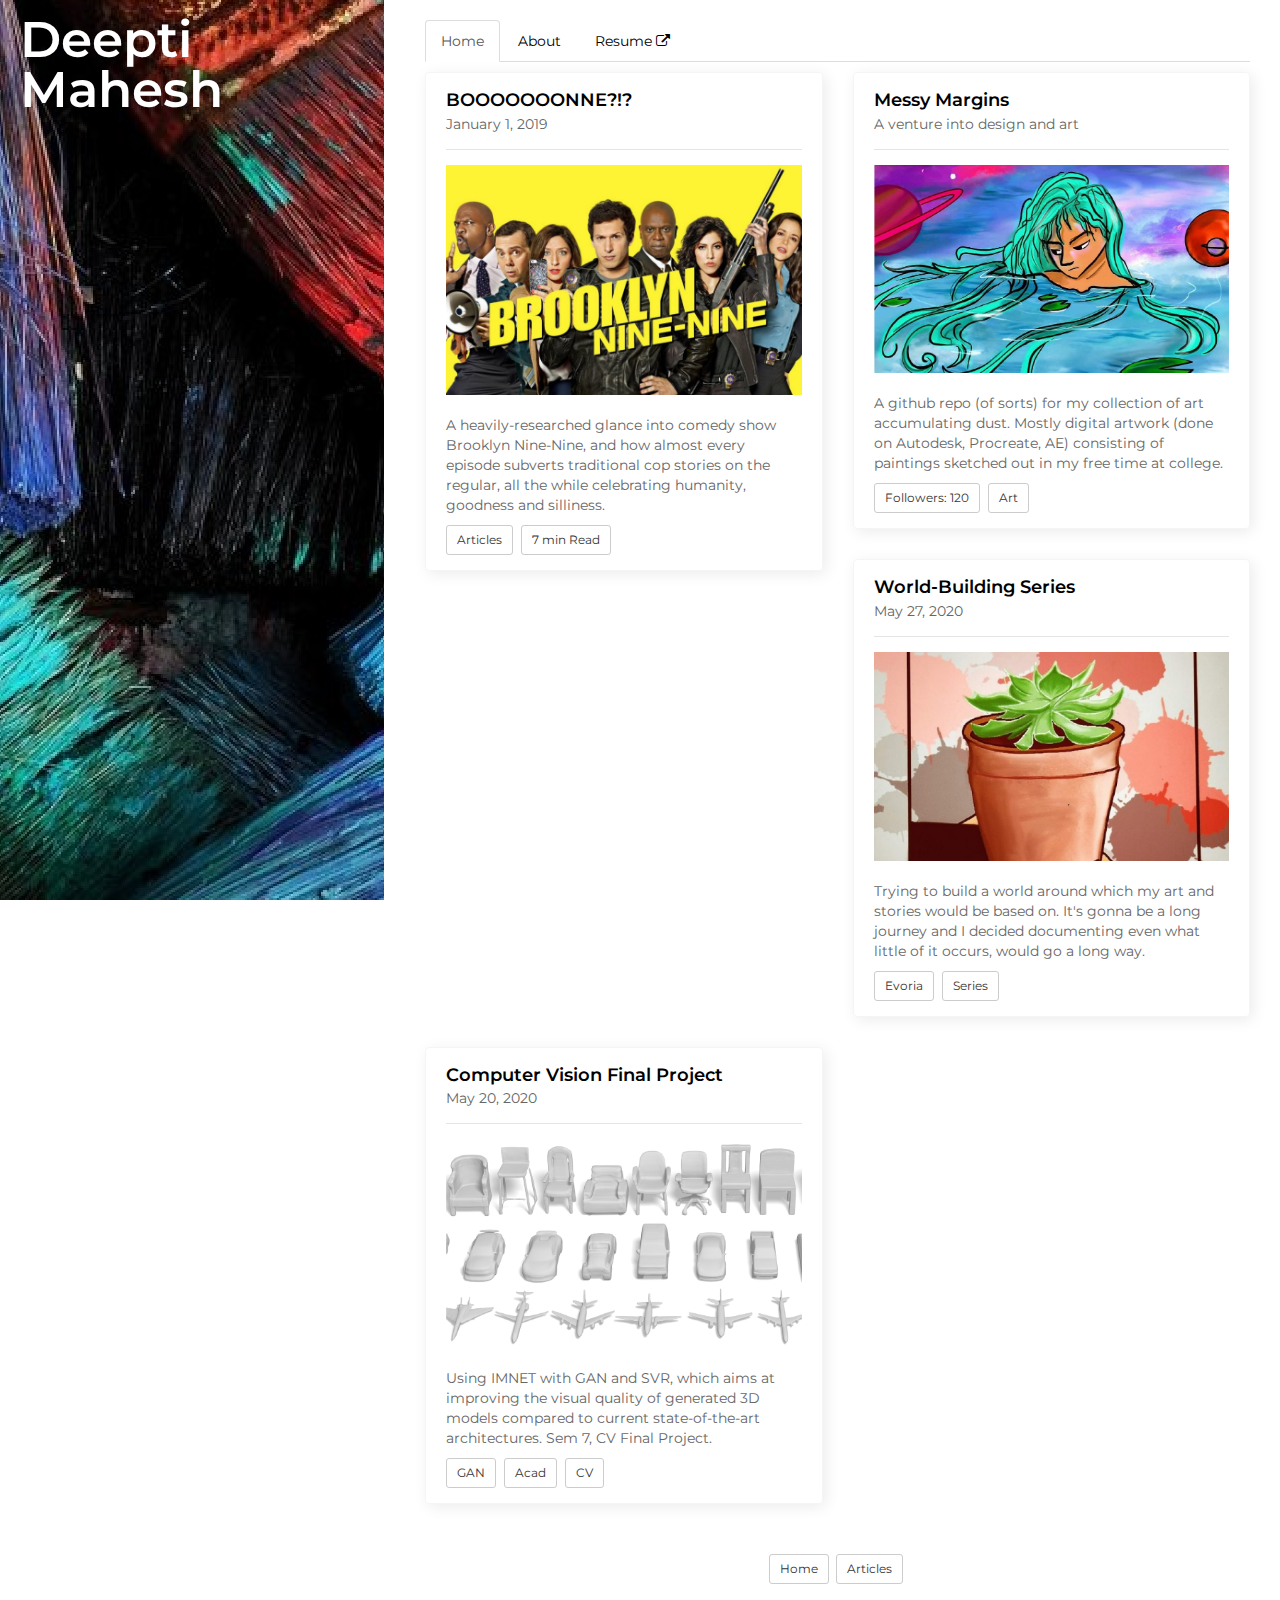
==== commit 473792b8: "Update index.html" ====
--- a/index.html
+++ b/index.html
@@ -74,7 +74,7 @@
                         <div role="tabpanel" class="tab-pane fade in active" id="buyTicket">
                             <div class="row">
 
-                                <a href="https://github.com/deeptimahesh/itsame-mario">
+<!--                                 <a href="https://github.com/deeptimahesh/itsame-mario">
                                 <div class="col-lg-6">
                                     <div class="ticketBox" >
                                         <div class="inactiveStatus"></div>
@@ -89,7 +89,7 @@
                                         <div class="ticket-description">
                                             <img src="images/mario.jpg" width="100%" height="50%"/>
                                             <p><!--strong>Please refer Venue Plan:</strong-->
-                                            <br>A python based terminal game similar to Super Mario Bros with a bit less functionality. Basic controls: W, A, S and D. Has a requirements.txt containing everything needed to run on local terminal.</p>
+                                            <!--<br>A python based terminal game similar to Super Mario Bros with a bit less functionality. Basic controls: W, A, S and D. Has a requirements.txt containing everything needed to run on local terminal.</p>
                                         </div>
                                         <div class="row">
                                             <div class="col-xs-12">
@@ -100,7 +100,7 @@
                                             </div>
                                         </div>
                                     </div>
-                                </div></a>
+                                </div></a> -->
                                 <!-- ##### Box end-->
                                 <!-- ##### Another Box-->
                                 <a href="https://pingiiit.org/2019/03/b99/">
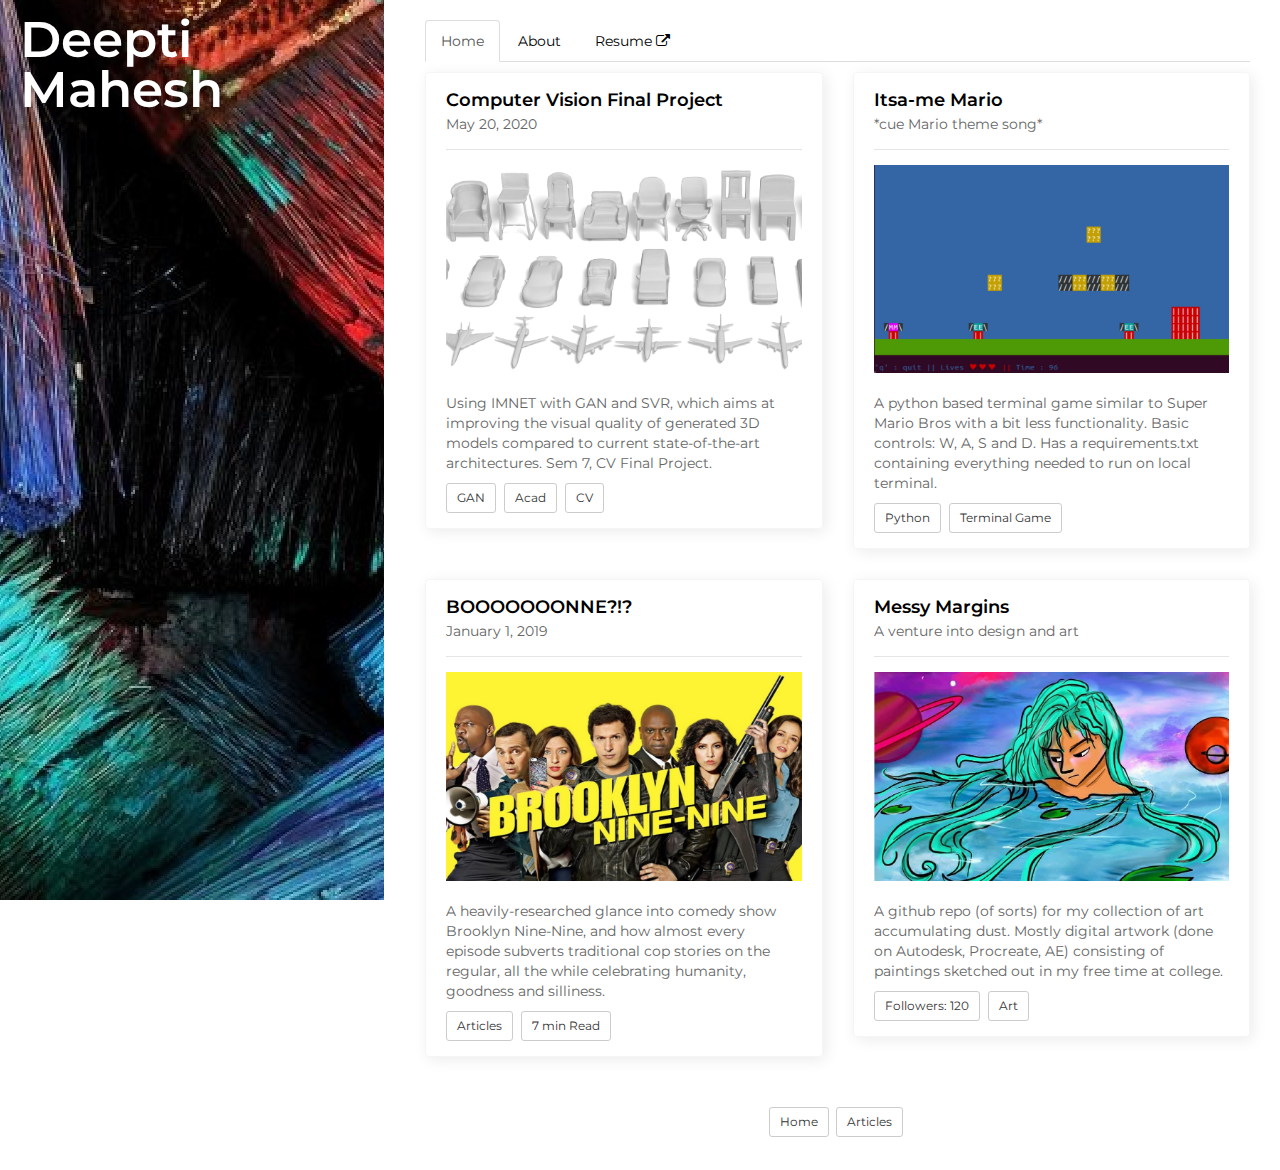
==== commit 2947c6d1: "Updated @ US" ====
--- a/index.html
+++ b/index.html
@@ -73,8 +73,37 @@
                     <div class="tab-content" style="padding-top: 10px !important;">
                         <div role="tabpanel" class="tab-pane fade in active" id="buyTicket">
                             <div class="row">
-
-<!--                                 <a href="https://github.com/deeptimahesh/itsame-mario">
+                                    <a href="static/Generating Models with Implicit Decoder.pdf">
+                                    <div class="col-lg-6">
+                                        <div class="ticketBox" >
+                                            <div class="inactiveStatus"></div>
+                                            <div class="row">
+                                                <div class="col-xs-12">
+                                                    <div class="ticket-name">Computer Vision Final Project<span>
+                                                    May 20, 2020</span>
+                                                </div>
+                                            </div>
+                                            </div>
+    
+                                            <div class="ticket-description">
+                                                <img src="images/model.png" width="100%"/>
+                                                <p>
+                                                <br> Using IMNET with GAN and SVR, which aims at improving the visual quality of generated 3D models compared to current state-of-the-art architectures. Sem 7, CV Final Project.
+                                                </p>
+                                            </div>
+                                            <div class="row">
+                                                <div class="col-xs-12">
+                                                    <div >
+                                                        <a href="#rating" class="btn-sm btn btn-default btn-disable margin-right">GAN</a>
+                                                        <a href="#rating" class="btn-sm btn btn-default btn-disable margin-right">Acad</a>
+                                                        <a href="#comments" class="btn-sm btn btn-default">CV</a>
+                                                    </div>
+                                                </div>
+                                            </div>
+                                        </div>
+                                    </div></a>
+
+                                <a href="https://github.com/deeptimahesh/itsame-mario">
                                 <div class="col-lg-6">
                                     <div class="ticketBox" >
                                         <div class="inactiveStatus"></div>
@@ -89,7 +118,7 @@
                                         <div class="ticket-description">
                                             <img src="images/mario.jpg" width="100%" height="50%"/>
                                             <p><!--strong>Please refer Venue Plan:</strong-->
-                                            <!--<br>A python based terminal game similar to Super Mario Bros with a bit less functionality. Basic controls: W, A, S and D. Has a requirements.txt containing everything needed to run on local terminal.</p>
+                                            <br>A python based terminal game similar to Super Mario Bros with a bit less functionality. Basic controls: W, A, S and D. Has a requirements.txt containing everything needed to run on local terminal.</p>
                                         </div>
                                         <div class="row">
                                             <div class="col-xs-12">
@@ -100,7 +129,7 @@
                                             </div>
                                         </div>
                                     </div>
-                                </div></a> -->
+                                </div></a>
                                 <!-- ##### Box end-->
                                 <!-- ##### Another Box-->
                                 <a href="https://pingiiit.org/2019/03/b99/">
@@ -161,64 +190,6 @@
                                     </div>
                                 </div></a>
 
-                                <a href="webserver.html">
-                                <div class="col-lg-6">
-                                    <div class="ticketBox" >
-                                        <div class="inactiveStatus"></div>
-                                        <div class="row">
-                                            <div class="col-xs-12">
-                                                <div class="ticket-name">World-Building Series<span>
-                                                May 27, 2020</span>
-                                            </div>
-                                        </div>
-                                        </div>
-
-                                        <div class="ticket-description">
-                                            <img src="images/simon.jpg" width="100%"/>
-                                            <p>
-                                            <br> Trying to build a world around which my art and stories would be based on. It's gonna be a long journey and I decided documenting even what little of it occurs, would go a long way.
-                                            </p>
-                                        </div>
-                                        <div class="row">
-                                            <div class="col-xs-12">
-                                                <div >
-                                                    <a href="#rating" class="btn-sm btn btn-default btn-disable margin-right" >Evoria</a>
-                                                    <a href="#comments" class="btn-sm btn btn-default" >Series</a>
-                                                </div>
-                                            </div>
-                                        </div>
-                                    </div>
-                                </div></a>
-
-                                <a href="static/Generating Models with Implicit Decoder.pdf">
-                                <div class="col-lg-6">
-                                    <div class="ticketBox" >
-                                        <div class="inactiveStatus"></div>
-                                        <div class="row">
-                                            <div class="col-xs-12">
-                                                <div class="ticket-name">Computer Vision Final Project<span>
-                                                May 20, 2020</span>
-                                            </div>
-                                        </div>
-                                        </div>
-
-                                        <div class="ticket-description">
-                                            <img src="images/model.png" width="100%"/>
-                                            <p>
-                                            <br> Using IMNET with GAN and SVR, which aims at improving the visual quality of generated 3D models compared to current state-of-the-art architectures. Sem 7, CV Final Project.
-                                            </p>
-                                        </div>
-                                        <div class="row">
-                                            <div class="col-xs-12">
-                                                <div >
-                                                    <a href="#rating" class="btn-sm btn btn-default btn-disable margin-right">GAN</a>
-                                                    <a href="#rating" class="btn-sm btn btn-default btn-disable margin-right">Acad</a>
-                                                    <a href="#comments" class="btn-sm btn btn-default">CV</a>
-                                                </div>
-                                            </div>
-                                        </div>
-                                    </div>
-                                </div></a>
                             </div>     
                         </div>
                     </div>
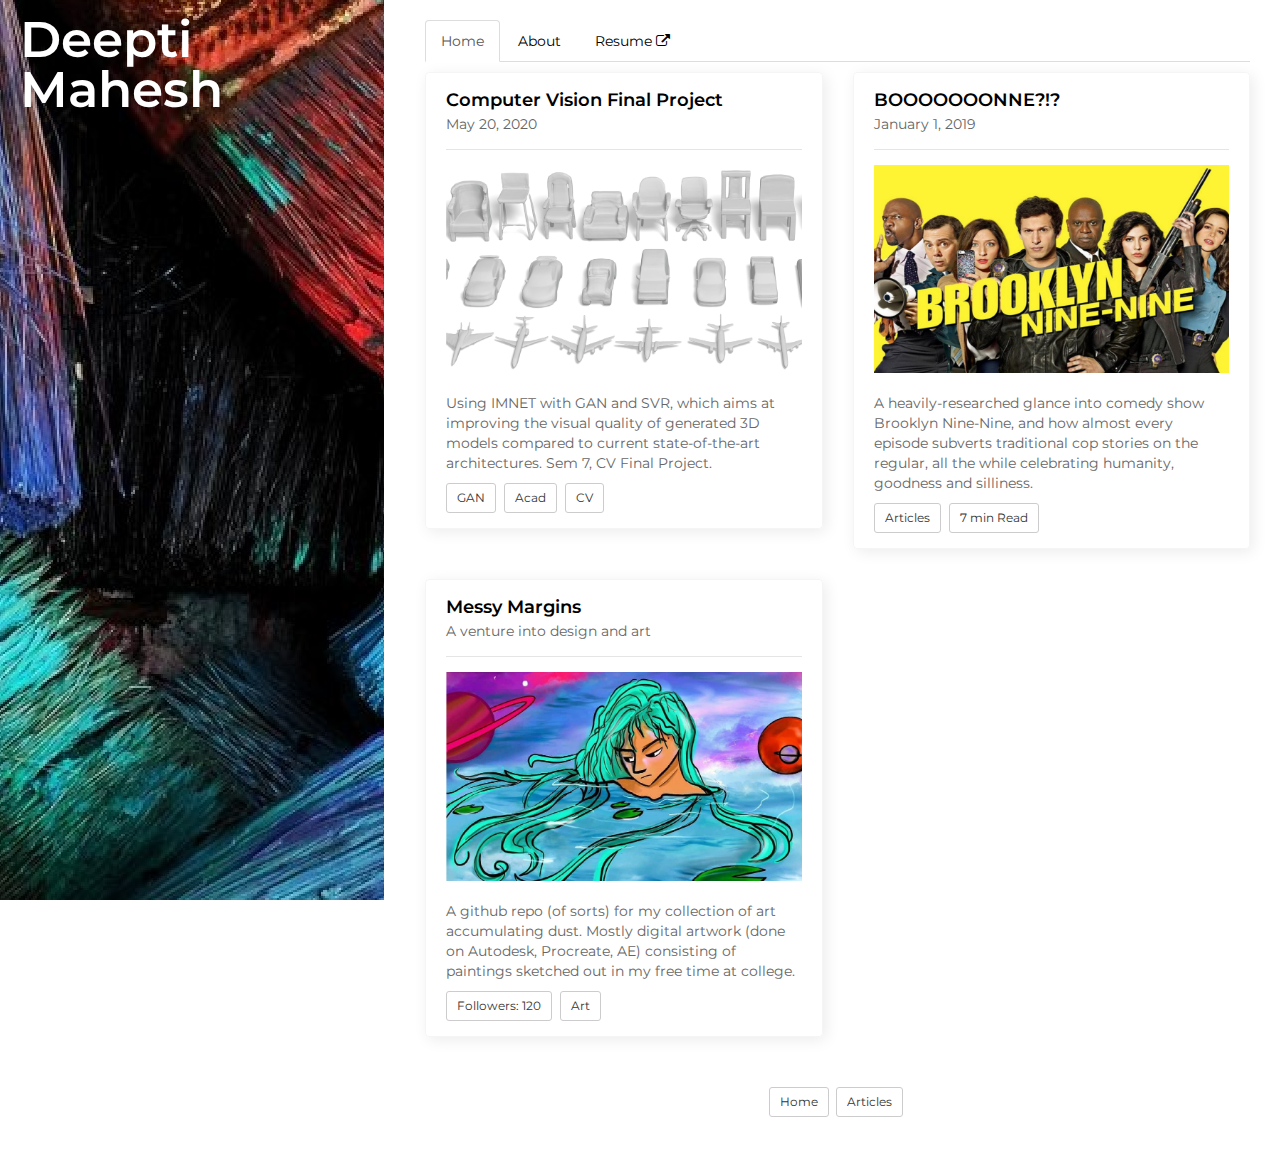
==== commit 168803bd: "Merge branch 'master' of https://github.com/deeptimahesh/deeptimahesh.github.io" ====
--- a/index.html
+++ b/index.html
@@ -103,7 +103,7 @@
                                         </div>
                                     </div></a>
 
-                                <a href="https://github.com/deeptimahesh/itsame-mario">
+<!--                                 <a href="https://github.com/deeptimahesh/itsame-mario">
                                 <div class="col-lg-6">
                                     <div class="ticketBox" >
                                         <div class="inactiveStatus"></div>
@@ -118,7 +118,7 @@
                                         <div class="ticket-description">
                                             <img src="images/mario.jpg" width="100%" height="50%"/>
                                             <p><!--strong>Please refer Venue Plan:</strong-->
-                                            <br>A python based terminal game similar to Super Mario Bros with a bit less functionality. Basic controls: W, A, S and D. Has a requirements.txt containing everything needed to run on local terminal.</p>
+                                            <!--<br>A python based terminal game similar to Super Mario Bros with a bit less functionality. Basic controls: W, A, S and D. Has a requirements.txt containing everything needed to run on local terminal.</p>
                                         </div>
                                         <div class="row">
                                             <div class="col-xs-12">
@@ -129,7 +129,7 @@
                                             </div>
                                         </div>
                                     </div>
-                                </div></a>
+                                </div></a> -->
                                 <!-- ##### Box end-->
                                 <!-- ##### Another Box-->
                                 <a href="https://pingiiit.org/2019/03/b99/">
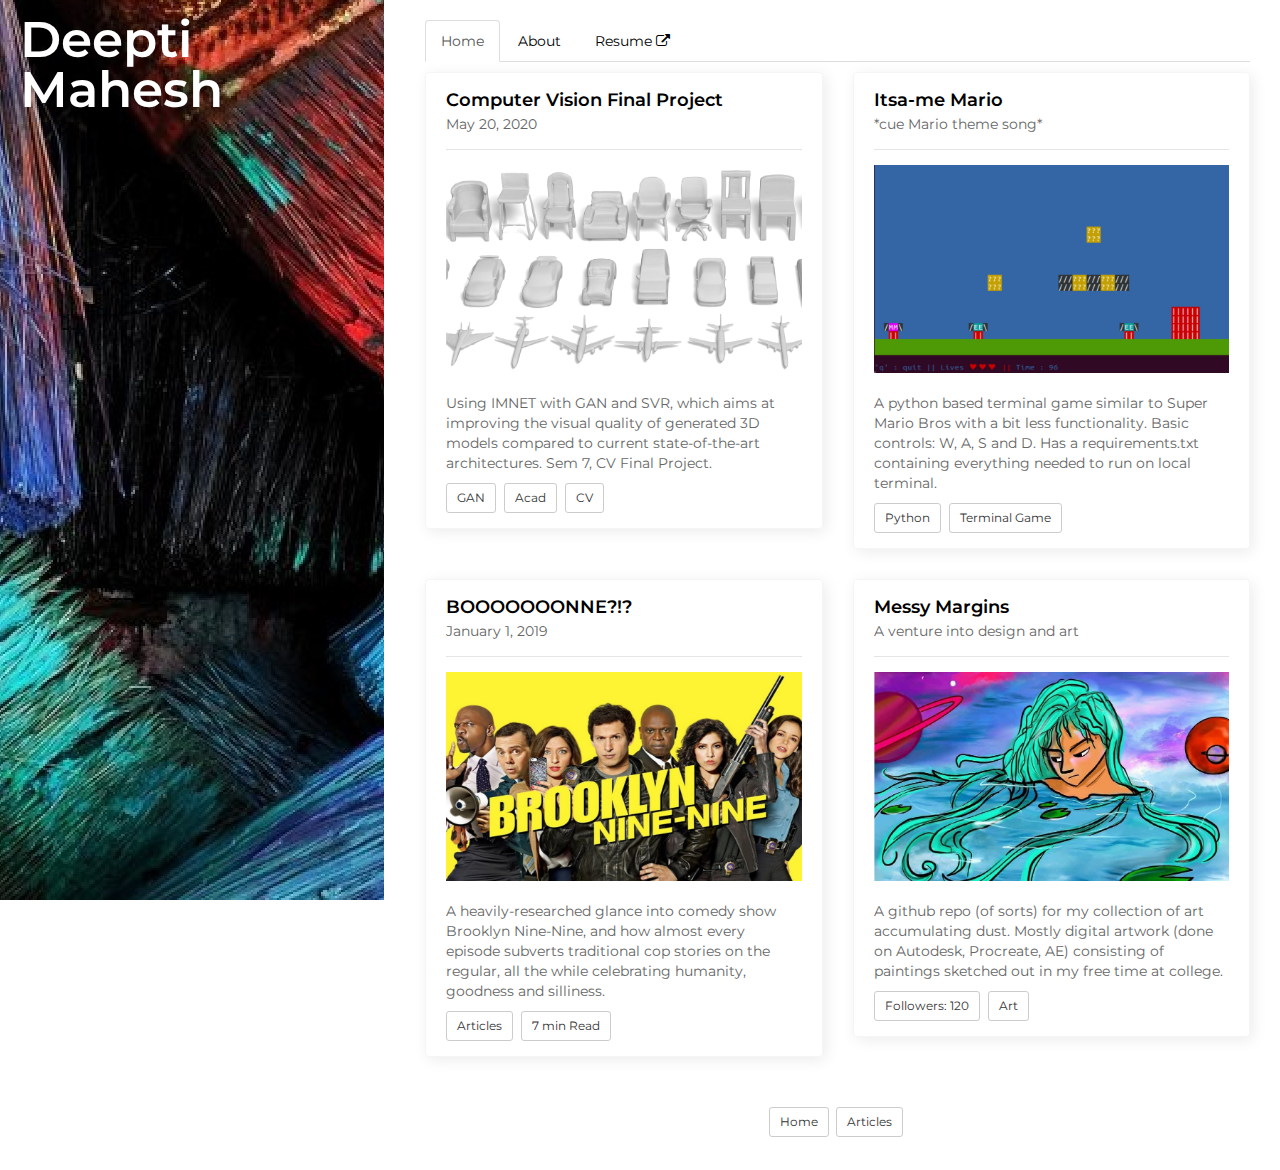
==== commit f5223751: "brought back mario" ====
--- a/index.html
+++ b/index.html
@@ -103,7 +103,7 @@
                                         </div>
                                     </div></a>
 
-<!--                                 <a href="https://github.com/deeptimahesh/itsame-mario">
+                                <a href="https://github.com/deeptimahesh/itsame-mario">
                                 <div class="col-lg-6">
                                     <div class="ticketBox" >
                                         <div class="inactiveStatus"></div>
@@ -118,7 +118,7 @@
                                         <div class="ticket-description">
                                             <img src="images/mario.jpg" width="100%" height="50%"/>
                                             <p><!--strong>Please refer Venue Plan:</strong-->
-                                            <!--<br>A python based terminal game similar to Super Mario Bros with a bit less functionality. Basic controls: W, A, S and D. Has a requirements.txt containing everything needed to run on local terminal.</p>
+                                            <br>A python based terminal game similar to Super Mario Bros with a bit less functionality. Basic controls: W, A, S and D. Has a requirements.txt containing everything needed to run on local terminal.</p>
                                         </div>
                                         <div class="row">
                                             <div class="col-xs-12">
@@ -129,7 +129,7 @@
                                             </div>
                                         </div>
                                     </div>
-                                </div></a> -->
+                                </div></a>
                                 <!-- ##### Box end-->
                                 <!-- ##### Another Box-->
                                 <a href="https://pingiiit.org/2019/03/b99/">
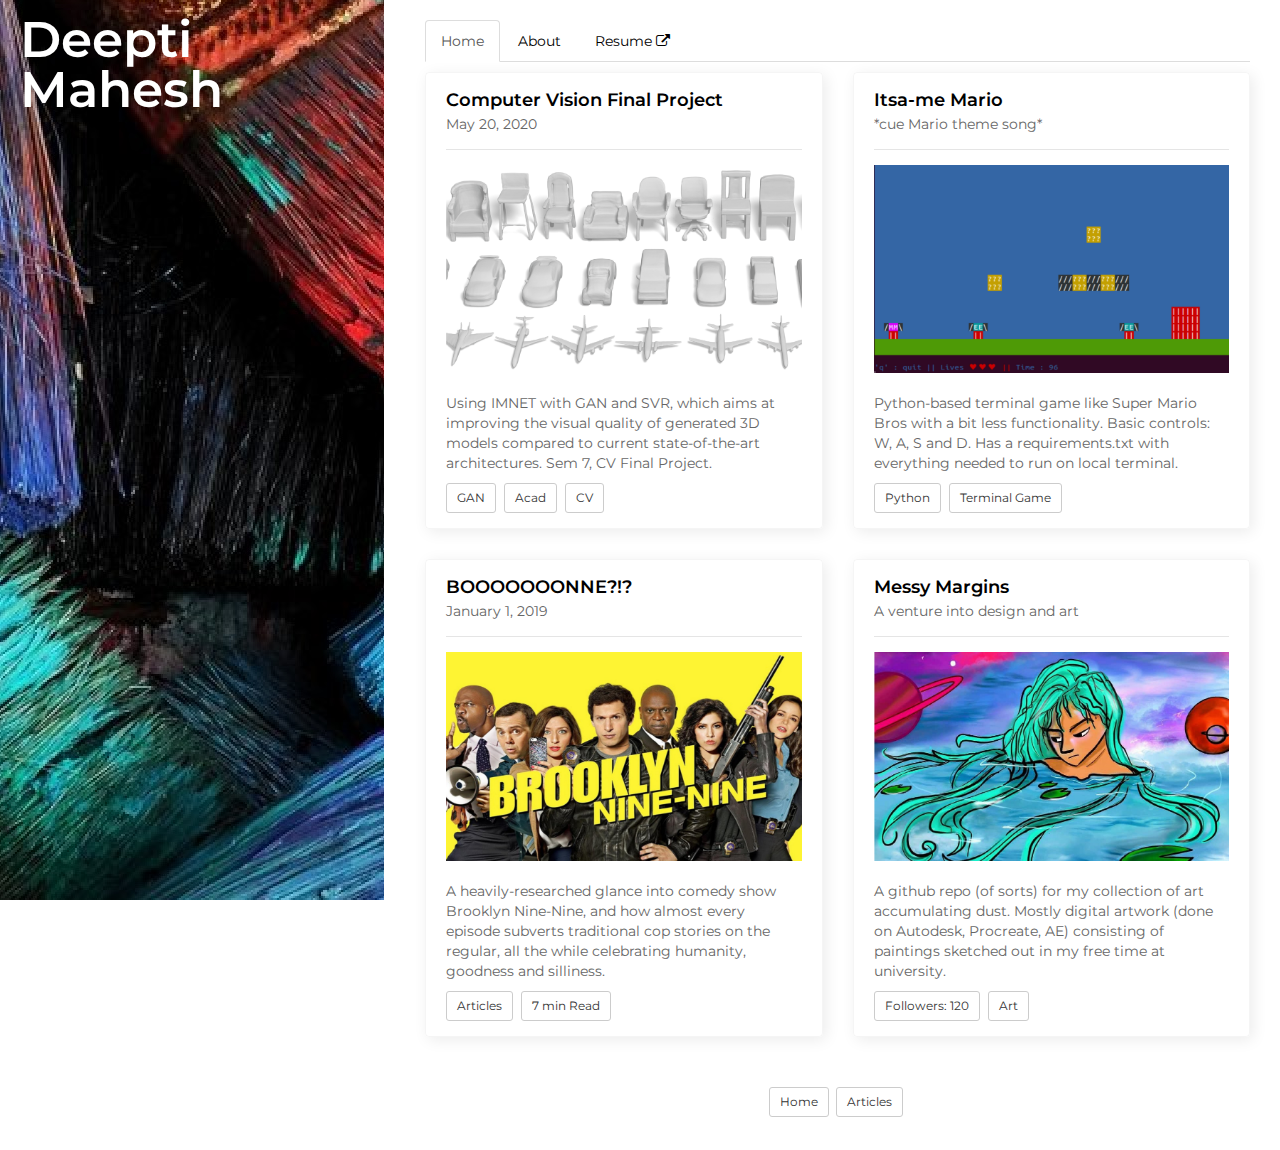
==== commit 26a08d4b: "sept-2023-update" ====
--- a/index.html
+++ b/index.html
@@ -118,7 +118,7 @@
                                         <div class="ticket-description">
                                             <img src="images/mario.jpg" width="100%" height="50%"/>
                                             <p><!--strong>Please refer Venue Plan:</strong-->
-                                            <br>A python based terminal game similar to Super Mario Bros with a bit less functionality. Basic controls: W, A, S and D. Has a requirements.txt containing everything needed to run on local terminal.</p>
+                                            <br>Python-based terminal game like Super Mario Bros with a bit less functionality. Basic controls: W, A, S and D. Has a requirements.txt with everything needed to run on local terminal.</p>
                                         </div>
                                         <div class="row">
                                             <div class="col-xs-12">
@@ -177,7 +177,8 @@
                                         <div class="ticket-description">
                                             <img src="images/pandemic.jpg" width="100%" height="50%"/>
                                             <p>
-                                            <br>A github repo (of sorts) for my collection of art accumulating dust. Mostly digital artwork (done on Autodesk, Procreate, AE) consisting of paintings sketched out in my free time at college. </p>
+                                            <br>A github repo (of sorts) for my collection of art accumulating dust. Mostly digital artwork (done on Autodesk, Procreate, AE) consisting of paintings sketched out 
+                                            in my free time at university. </p>
                                         </div>
                                         <div class="row">
                                             <div class="col-xs-12">
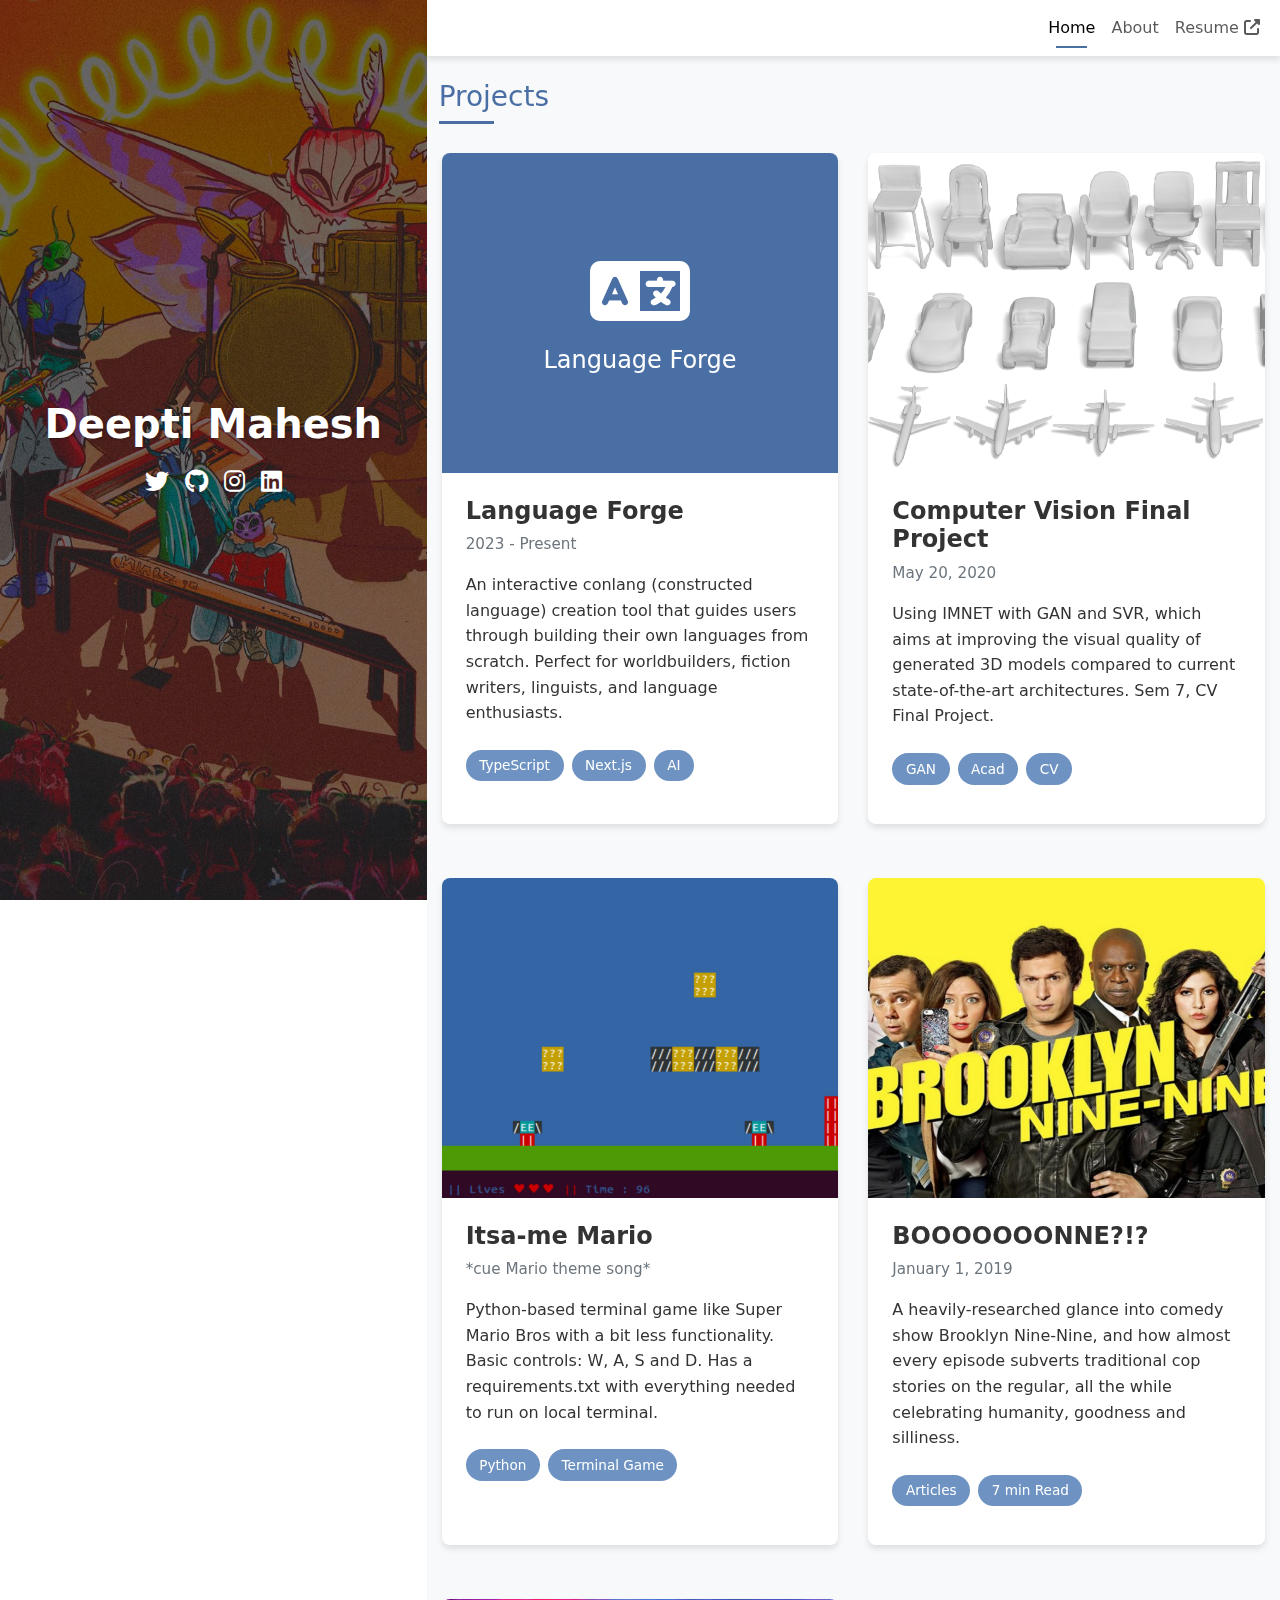
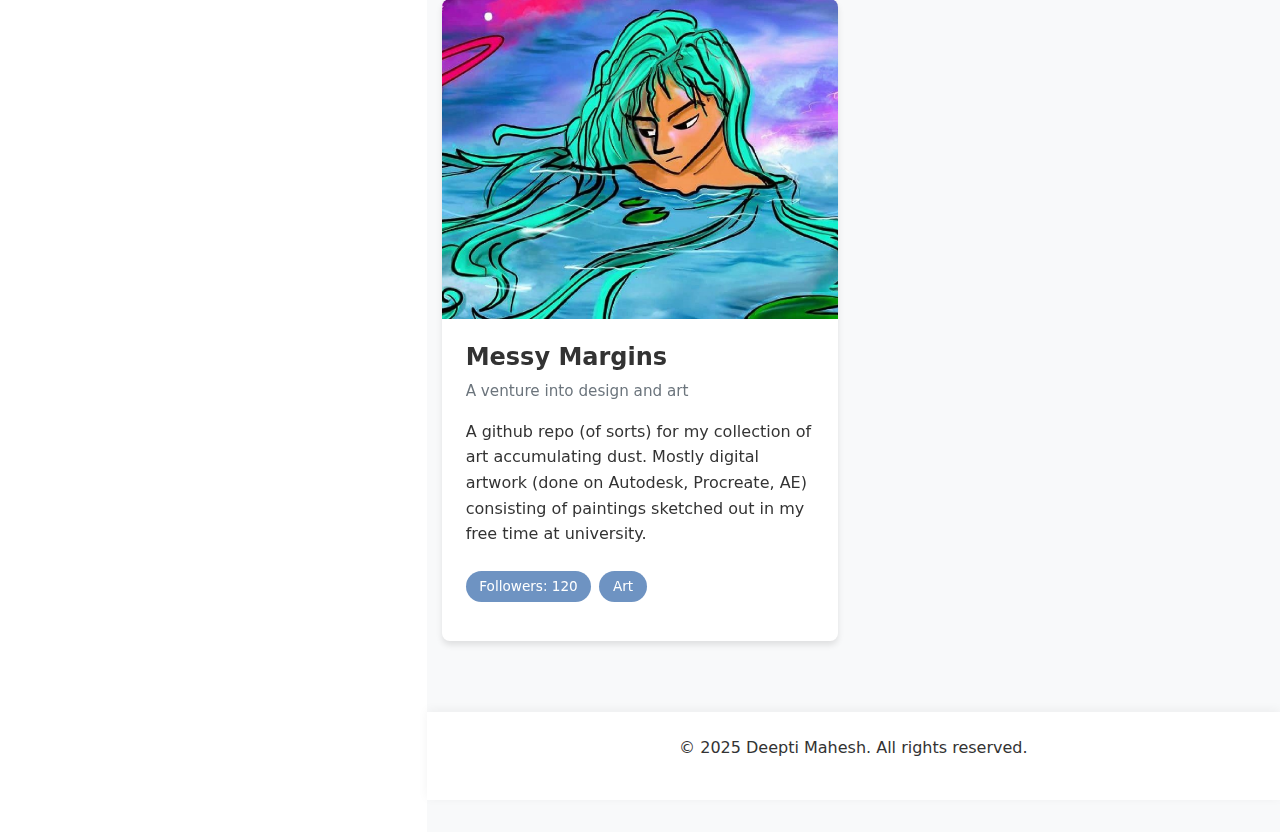
==== commit 67118b22: "feature: Newstruct and webpage" ====
--- a/index.html
+++ b/index.html
@@ -1,223 +1,14 @@
 <!DOCTYPE html>
 <html lang="en">
-  <head>
-    <meta charset="utf-8">
-    <meta http-equiv="X-UA-Compatible" content="IE=edge">
-    <meta name="viewport" content="width=device-width, initial-scale=1, maximum-scale=1, minimum-scale=1, user-scalable=no, minimal-ui">
-    <!-- The above 3 meta tags *must* come first in the head; any other head content must come *after* these tags -->
-    <title>Portfolio</title>
-
-    <!-- Bootstrap -->
-    <link href="css/bootstrap.min.css" rel="stylesheet">
-    <link href="css/custom.css" rel="stylesheet">
-    
-    <!-- fonts -->
-    <link href='http://fonts.googleapis.com/css?family=Nixie+One' rel='stylesheet' type='text/css'>
-    <link href="https://fonts.googleapis.com/css?family=Source+Sans+Pro:300,400,600,700,900" rel="stylesheet">
-    <link href="https://fonts.googleapis.com/css?family=Montserrat:100,200,300,400,600,700,900" rel="stylesheet">
-    <link href="https://cdnjs.cloudflare.com/ajax/libs/font-awesome/4.7.0/css/font-awesome.min.css" rel="stylesheet"/>
-    <!-- HTML5 shim and Respond.js for IE8 support of HTML5 elements and media queries -->
-    <!-- WARNING: Respond.js doesn't work if you view the page via file:// -->
-    <!--[if lt IE 9]>
-      <script src="https://oss.maxcdn.com/html5shiv/3.7.2/html5shiv.min.js"></script>
-      <script src="https://oss.maxcdn.com/respond/1.4.2/respond.min.js"></script>
-    <![endif]-->
-  </head>
-  <body>
-  	
-    <div class="loader">
-       <div>
-        <img src="images/icons/preloader.gif" />
-       </div>
-    </div>
-    
-    <div class="container-fluid">
-		<div class="row">
-        	<div class="col-sm-5 left-wrapper">
-            	<div class="event-banner-wrapper" style="background: url(images/pretty.jpg);background-position: center;">
-                	<div class="logo">
-                        <!-- <img src="images/logo.png" width="30%"/> -->
-                    </div>
-
-                    <h4>
-                    Deepti Mahesh
-                    <div id="to-hide">
-                        <span>
-                        <a style="color: #fff;" class="margin-right" href="https://twitter.com/jinxedjeopardy" target="_blank"><i class="fa fa-twitter margin-right text-primary"></i>@jinxedjeopardy</a>
-                        <a style="color: #fff;" href="https://www.github.com/deeptimahesh" target="_blank"><i class="fa fa-github margin-right text-primary"></i>deeptimahesh</a>
-                        <a style="color: #fff;" href="https://www.instagram.com/kaleidoblaze/" target="_blank"><i class="fa fa-instagram margin-right text-primary"></i>@kaleidoblaze</a>
-                        <a style="color: #fff;" href="https://www.linkedin.com/in/deeptimahesh/" target="_blank"><i class="fa fa-linkedin margin-right text-primary"></i>@deeptimahesh</a>
-                        </span>
-                    </div>
-                  
-                    </h4>
-                    
-                </div>
-                <!--span>&copy; techstipple.com </span-->
-            </div>
-            <div class="col-sm-7 right-wrapper" >
-            	<div class="event-ticket-wrapper" >
-                    
-                <!-- <div class="event-tab"> -->
-                
-                  <!-- Nav tabs -->
-                    <ul class="nav nav-tabs" role="tablist">
-                        <li role="presentation" class="active"><a href="#buyTicket" aria-controls="buyTicket" role="tab" data-toggle="tab">Home</a></li>
-                        <li role="presentation"><a href="about.html" role="tab">About</a></li>
-                        <li role="presentation"><a href="static/deeptimahesh-resume.pdf" target="_blank">Resume <i class="fa fa-external-link" aria-hidden="true"></i></a></li>
-
-                        <!--li role="presentation"><a href="#termCondition" aria-controls="termCondition" role="tab" data-toggle="tab">Terms & Conditions</a></li-->
-                    </ul>
-                    
-                    <!-- Tab panes -->
-                    <div class="tab-content" style="padding-top: 10px !important;">
-                        <div role="tabpanel" class="tab-pane fade in active" id="buyTicket">
-                            <div class="row">
-                                    <a href="static/Generating Models with Implicit Decoder.pdf">
-                                    <div class="col-lg-6">
-                                        <div class="ticketBox" >
-                                            <div class="inactiveStatus"></div>
-                                            <div class="row">
-                                                <div class="col-xs-12">
-                                                    <div class="ticket-name">Computer Vision Final Project<span>
-                                                    May 20, 2020</span>
-                                                </div>
-                                            </div>
-                                            </div>
-    
-                                            <div class="ticket-description">
-                                                <img src="images/model.png" width="100%"/>
-                                                <p>
-                                                <br> Using IMNET with GAN and SVR, which aims at improving the visual quality of generated 3D models compared to current state-of-the-art architectures. Sem 7, CV Final Project.
-                                                </p>
-                                            </div>
-                                            <div class="row">
-                                                <div class="col-xs-12">
-                                                    <div >
-                                                        <a href="#rating" class="btn-sm btn btn-default btn-disable margin-right">GAN</a>
-                                                        <a href="#rating" class="btn-sm btn btn-default btn-disable margin-right">Acad</a>
-                                                        <a href="#comments" class="btn-sm btn btn-default">CV</a>
-                                                    </div>
-                                                </div>
-                                            </div>
-                                        </div>
-                                    </div></a>
-
-                                <a href="https://github.com/deeptimahesh/itsame-mario">
-                                <div class="col-lg-6">
-                                    <div class="ticketBox" >
-                                        <div class="inactiveStatus"></div>
-                                        <div class="row">
-                                            <div class="col-xs-12">
-                                                <div class="ticket-name">Itsa-me Mario
-                                                <span>*cue Mario theme song*</span>
-                                            </div>
-                                        </div>
-                                        </div>
-
-                                        <div class="ticket-description">
-                                            <img src="images/mario.jpg" width="100%" height="50%"/>
-                                            <p><!--strong>Please refer Venue Plan:</strong-->
-                                            <br>Python-based terminal game like Super Mario Bros with a bit less functionality. Basic controls: W, A, S and D. Has a requirements.txt with everything needed to run on local terminal.</p>
-                                        </div>
-                                        <div class="row">
-                                            <div class="col-xs-12">
-                                                <div >
-                                                    <a href="#rating" class="btn-sm btn btn-default btn-disable margin-right" >Python</a>
-                                                    <a href="#comments" class="btn-sm btn btn-default" >Terminal Game</a>
-                                                </div>
-                                            </div>
-                                        </div>
-                                    </div>
-                                </div></a>
-                                <!-- ##### Box end-->
-                                <!-- ##### Another Box-->
-                                <a href="https://pingiiit.org/2019/03/b99/">
-                                <div class="col-lg-6">
-                                    <div class="ticketBox" >
-                                        <div class="inactiveStatus"></div>
-                                        <div class="row">
-                                            <div class="col-xs-12">
-                                                <div class="ticket-name">BOOOOOOONNE?!?<span>
-                                                January 1, 2019</span>
-                                            </div>
-                                        </div>
-                                        </div>
-
-                                        <div class="ticket-description">
-                                            <img src="images/b99.jpg" width="100%"/>
-                                            <p><!--strong>Please refer Venue Plan:</strong-->
-                                            <br>A heavily-researched glance into comedy show Brooklyn Nine-Nine, and how almost every episode subverts traditional cop stories on the regular, all the while celebrating humanity, goodness and silliness.</p>
-                                        </div>
-                                        <div class="row">
-                                            <div class="col-xs-12">
-                                                <div >
-                                                    <a href="#rating" class="btn-sm btn btn-default btn-disable margin-right" >Articles</a>
-                                                    <a href="#comments" class="btn-sm btn btn-default">7 min Read</a>
-                                                </div>
-                                            </div>
-                                        </div>
-                                    </div>
-                                </div></a>
-
-                                <!-- ##### Box end-->
-                                <!-- ##### Another Box-->
-                                <a href="https://kaleidoblaze.artstation.com">
-                                <div class="col-lg-6">
-                                    <div class="ticketBox" >
-                                        <div class="inactiveStatus"></div>
-                                        <div class="row">
-                                            <div class="col-xs-12">
-                                                <div class="ticket-name">Messy Margins
-                                                <span>A venture into design and art</span>
-                                            </div>
-                                        </div>
-                                        </div>
-
-                                        <div class="ticket-description">
-                                            <img src="images/pandemic.jpg" width="100%" height="50%"/>
-                                            <p>
-                                            <br>A github repo (of sorts) for my collection of art accumulating dust. Mostly digital artwork (done on Autodesk, Procreate, AE) consisting of paintings sketched out 
-                                            in my free time at university. </p>
-                                        </div>
-                                        <div class="row">
-                                            <div class="col-xs-12">
-                                                <div >
-                                                    <a href="#rating" class="btn-sm btn btn-default btn-disable margin-right" >Followers: 120</a>
-                                                    <a href="#comments" class="btn-sm btn btn-default" >Art</a>
-                                                </div>
-                                            </div>
-                                        </div>
-                                    </div>
-                                </div></a>
-
-                            </div>     
-                        </div>
-                    </div>
-                    
-                </div>
-
-                <div class="row">
-                    <div class="col-xs-12 text-center">
-                        <p> 
-                            <a class="btn-sm btn btn-default btn-disable margin-right margin-bottom" >Home</a>
-                            <a class="btn-sm btn btn-default btn-disable margin-right margin-bottom" >Articles</a>
-                            <!-- <a class="btn-sm btn btn-default btn-disable margin-right margin-bottom" >Serverless</a>
-                            <a class="btn-sm btn btn-default btn-disable margin-right margin-bottom" >Programming</a> -->
-                        </p>
-                        <br/>
-                    </div>
-                </div>
-                
-            </div>
-        </div> 
-                       
-    </div>
-    
-    <!-- jQuery (necessary for Bootstrap's JavaScript plugins) -->
-    <script src="https://ajax.googleapis.com/ajax/libs/jquery/1.11.3/jquery.min.js"></script>
-    <!-- Include all compiled plugins (below), or include individual files as needed -->
-    <script src="js/bootstrap.min.js"></script>
-    <script src="js/allscript.js"></script>
-  </body>
+<head>
+    <meta charset="UTF-8">
+    <meta http-equiv="refresh" content="0;url=src/index.html">
+    <title>Redirecting...</title>
+    <script>
+        window.location.href = "src/index.html";
+    </script>
+</head>
+<body>
+    <p>If you are not redirected automatically, follow <a href="src/index.html">this link</a>.</p>
+</body>
 </html>
